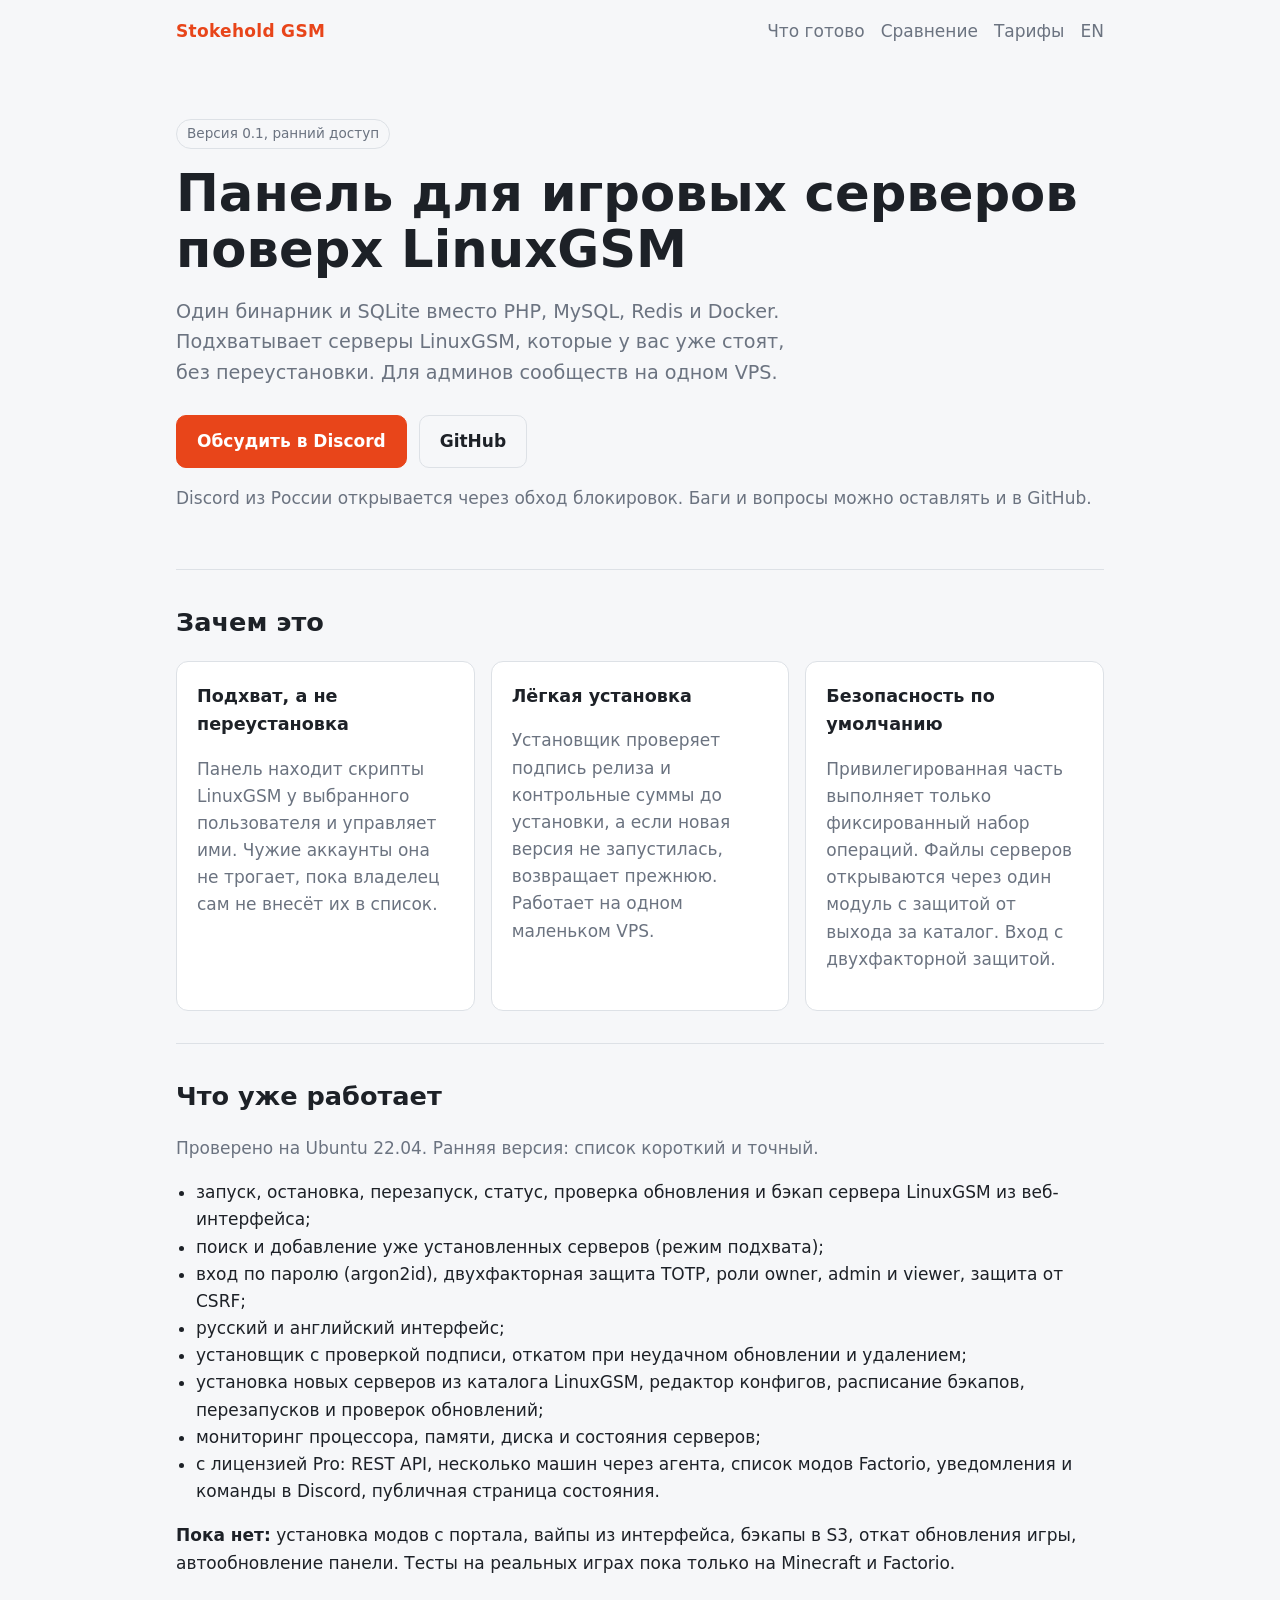
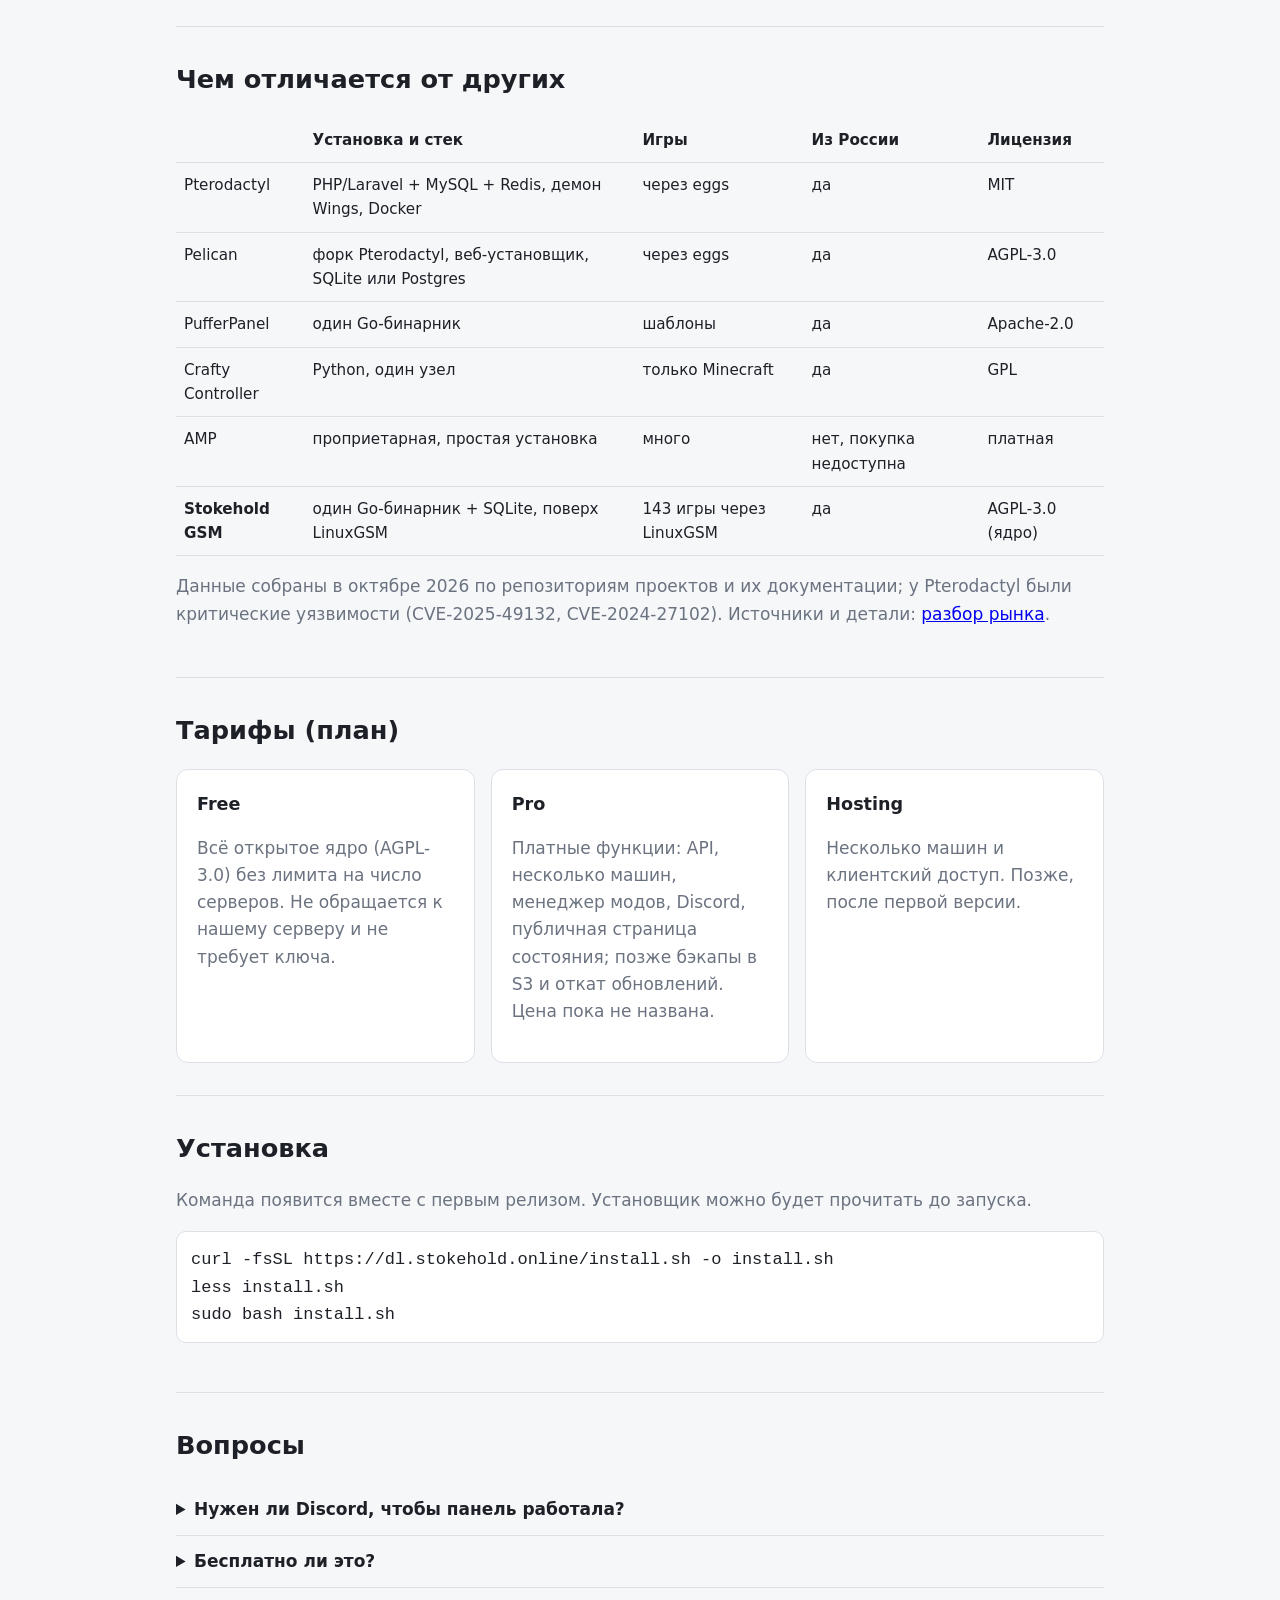
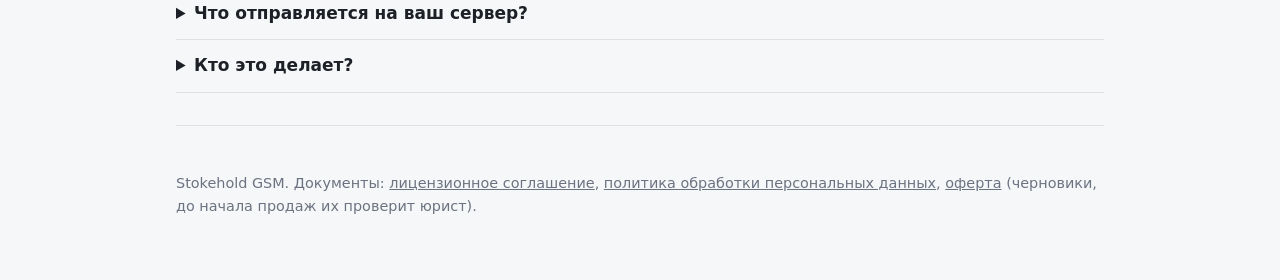
==== site/index.html @ 8f34d9c8 "Fill in site links, update the site for 0.1.0" ====
<!doctype html>
<html lang="ru">
<head>
<meta charset="utf-8">
<meta name="viewport" content="width=device-width, initial-scale=1">
<title>Stokehold GSM: панель для игровых серверов на LinuxGSM</title>
<meta name="description" content="Лёгкая панель управления игровыми серверами поверх LinuxGSM. Один бинарник, SQLite, без Docker. Подхватывает уже установленные серверы. Проект в разработке.">
<style>
:root { color-scheme: dark light; --bg:#14161c; --card:#1c1f27; --fg:#e6e8eb; --muted:#9aa3b0; --brand:#e8451a; --line:#2c313c; }
@media (prefers-color-scheme: light) { :root { --bg:#f6f7f9; --card:#fff; --fg:#1d2127; --muted:#6b7380; --line:#dde1e6; } }
* { box-sizing: border-box; }
body { margin:0; font:17px/1.6 system-ui,-apple-system,"Segoe UI",sans-serif; background:var(--bg); color:var(--fg); }
.wrap { max-width:960px; margin:0 auto; padding:0 16px; }
header { padding:18px 0; display:flex; justify-content:space-between; align-items:center; }
header a { color:var(--muted); text-decoration:none; margin-left:16px; }
.logo { font-weight:800; color:var(--brand); letter-spacing:.3px; }
.hero { padding:56px 0 40px; }
h1 { font-size:clamp(2rem,5vw,3.2rem); line-height:1.1; margin:0 0 16px; }
.lead { font-size:1.2rem; color:var(--muted); max-width:640px; }
.badge { display:inline-block; padding:3px 10px; border:1px solid var(--line); border-radius:99px; color:var(--muted); font-size:.85rem; margin-bottom:16px; }
.btns { margin-top:26px; display:flex; gap:12px; flex-wrap:wrap; }
.btn { padding:12px 20px; border-radius:10px; text-decoration:none; font-weight:600; border:1px solid var(--line); color:var(--fg); }
.btn.primary { background:var(--brand); border-color:var(--brand); color:#fff; }
section { padding:32px 0; border-top:1px solid var(--line); }
h2 { font-size:1.6rem; margin:0 0 18px; }
.grid { display:grid; gap:16px; grid-template-columns:repeat(auto-fit,minmax(260px,1fr)); }
.card { background:var(--card); border:1px solid var(--line); border-radius:12px; padding:20px; }
.card h3 { margin:0 0 8px; font-size:1.1rem; }
.muted { color:var(--muted); }
ul { padding-left:20px; }
table { width:100%; border-collapse:collapse; font-size:.95rem; }
th,td { text-align:left; padding:10px 8px; border-bottom:1px solid var(--line); vertical-align:top; }
.scroll { overflow-x:auto; }
code,pre { font-family:ui-monospace,Consolas,monospace; }
pre { background:var(--card); border:1px solid var(--line); border-radius:10px; padding:14px; overflow-x:auto; }
details { border-bottom:1px solid var(--line); padding:12px 0; }
summary { cursor:pointer; font-weight:600; }
footer { padding:32px 0 48px; color:var(--muted); font-size:.9rem; border-top:1px solid var(--line); }
footer a { color:var(--muted); }
</style>
</head>
<body>
<div class="wrap">
<header>
  <span class="logo">Stokehold GSM</span>
  <nav><a href="#now">Что готово</a><a href="#compare">Сравнение</a><a href="#plans">Тарифы</a><a href="en/">EN</a></nav>
</header>

<main>
<div class="hero">
  <span class="badge">Версия 0.1, ранний доступ</span>
  <h1>Панель для игровых серверов поверх LinuxGSM</h1>
  <p class="lead">Один бинарник и SQLite вместо PHP, MySQL, Redis и Docker. Подхватывает серверы LinuxGSM, которые у вас уже стоят, без переустановки. Для админов сообществ на одном VPS.</p>
  <div class="btns">
    <a class="btn primary" href="https://discord.gg/Z4Jkh4AYta">Обсудить в Discord</a>
    <a class="btn" href="https://github.com/stokehold-gsm/stokehold">GitHub</a>
  </div>
  <p class="muted">Discord из России открывается через обход блокировок. Баги и вопросы можно оставлять и в GitHub.</p>
</div>

<section>
  <h2>Зачем это</h2>
  <div class="grid">
    <div class="card"><h3>Подхват, а не переустановка</h3><p class="muted">Панель находит скрипты LinuxGSM у выбранного пользователя и управляет ими. Чужие аккаунты она не трогает, пока владелец сам не внесёт их в список.</p></div>
    <div class="card"><h3>Лёгкая установка</h3><p class="muted">Установщик проверяет подпись релиза и контрольные суммы до установки, а если новая версия не запустилась, возвращает прежнюю. Работает на одном маленьком VPS.</p></div>
    <div class="card"><h3>Безопасность по умолчанию</h3><p class="muted">Привилегированная часть выполняет только фиксированный набор операций. Файлы серверов открываются через один модуль с защитой от выхода за каталог. Вход с двухфакторной защитой.</p></div>
  </div>
</section>

<section id="now">
  <h2>Что уже работает</h2>
  <p class="muted">Проверено на Ubuntu 22.04. Ранняя версия: список короткий и точный.</p>
  <ul>
    <li>запуск, остановка, перезапуск, статус, проверка обновления и бэкап сервера LinuxGSM из веб-интерфейса;</li>
    <li>поиск и добавление уже установленных серверов (режим подхвата);</li>
    <li>вход по паролю (argon2id), двухфакторная защита TOTP, роли owner, admin и viewer, защита от CSRF;</li>
    <li>русский и английский интерфейс;</li>
    <li>установщик с проверкой подписи, откатом при неудачном обновлении и удалением;</li>
    <li>установка новых серверов из каталога LinuxGSM, редактор конфигов, расписание бэкапов, перезапусков и проверок обновлений;</li>
    <li>мониторинг процессора, памяти, диска и состояния серверов;</li>
    <li>с лицензией Pro: REST API, несколько машин через агента, список модов Factorio, уведомления и команды в Discord, публичная страница состояния.</li>
  </ul>
  <p><b>Пока нет:</b> установка модов с портала, вайпы из интерфейса, бэкапы в S3, откат обновления игры, автообновление панели. Тесты на реальных играх пока только на Minecraft и Factorio.</p>
</section>

<section id="compare">
  <h2>Чем отличается от других</h2>
  <div class="scroll"><table>
    <tr><th></th><th>Установка и стек</th><th>Игры</th><th>Из России</th><th>Лицензия</th></tr>
    <tr><td>Pterodactyl</td><td>PHP/Laravel + MySQL + Redis, демон Wings, Docker</td><td>через eggs</td><td>да</td><td>MIT</td></tr>
    <tr><td>Pelican</td><td>форк Pterodactyl, веб-установщик, SQLite или Postgres</td><td>через eggs</td><td>да</td><td>AGPL-3.0</td></tr>
    <tr><td>PufferPanel</td><td>один Go-бинарник</td><td>шаблоны</td><td>да</td><td>Apache-2.0</td></tr>
    <tr><td>Crafty Controller</td><td>Python, один узел</td><td>только Minecraft</td><td>да</td><td>GPL</td></tr>
    <tr><td>AMP</td><td>проприетарная, простая установка</td><td>много</td><td>нет, покупка недоступна</td><td>платная</td></tr>
    <tr><td><b>Stokehold GSM</b></td><td>один Go-бинарник + SQLite, поверх LinuxGSM</td><td>143 игры через LinuxGSM</td><td>да</td><td>AGPL-3.0 (ядро)</td></tr>
  </table></div>
  <p class="muted">Данные собраны в октябре 2026 по репозиториям проектов и их документации; у Pterodactyl были критические уязвимости (CVE-2025-49132, CVE-2024-27102). Источники и детали: <a href="https://github.com/stokehold-gsm/stokehold/blob/main/docs/market.md">разбор рынка</a>.</p>
</section>

<section id="plans">
  <h2>Тарифы (план)</h2>
  <div class="grid">
    <div class="card"><h3>Free</h3><p class="muted">Всё открытое ядро (AGPL-3.0) без лимита на число серверов. Не обращается к нашему серверу и не требует ключа.</p></div>
    <div class="card"><h3>Pro</h3><p class="muted">Платные функции: API, несколько машин, менеджер модов, Discord, публичная страница состояния; позже бэкапы в S3 и откат обновлений. Цена пока не названа.</p></div>
    <div class="card"><h3>Hosting</h3><p class="muted">Несколько машин и клиентский доступ. Позже, после первой версии.</p></div>
  </div>
</section>

<section>
  <h2>Установка</h2>
  <p class="muted">Команда появится вместе с первым релизом. Установщик можно будет прочитать до запуска.</p>
<pre><code>curl -fsSL https://dl.stokehold.online/install.sh -o install.sh
less install.sh
sudo bash install.sh</code></pre>
</section>

<section>
  <h2>Вопросы</h2>
  <details><summary>Нужен ли Discord, чтобы панель работала?</summary><p class="muted">Нет. Панель, лицензии и обновления от Discord не зависят.</p></details>
  <details><summary>Бесплатно ли это?</summary><p class="muted">Да. Ядро панели открыто под AGPL-3.0 и бесплатно, без лимита серверов. Платный Pro добавляет бэкапы в S3, откат обновлений и другие функции. Цены не объявлены.</p></details>
  <details><summary>Что отправляется на ваш сервер?</summary><p class="muted">Free ничего не отправляет. У Pro для проверки ключа уходят ключ, отпечаток экземпляра и версия панели. Подробности будут в политике обработки данных.</p></details>
  <details><summary>Кто это делает?</summary><p class="muted">Один разработчик, который сам администрирует сервер Factorio. Проект написан с помощью ИИ-ассистента, решения и релизы принимает человек.</p></details>
</section>
</main>

<footer>
  <p>Stokehold GSM. Документы: <a href="https://github.com/stokehold-gsm/stokehold/blob/main/legal/eula.md">лицензионное соглашение</a>, <a href="https://github.com/stokehold-gsm/stokehold/blob/main/legal/privacy.md">политика обработки персональных данных</a>, <a href="https://github.com/stokehold-gsm/stokehold/blob/main/legal/offer.md">оферта</a> (черновики, до начала продаж их проверит юрист).</p>
</footer>
</div>
</body>
</html>
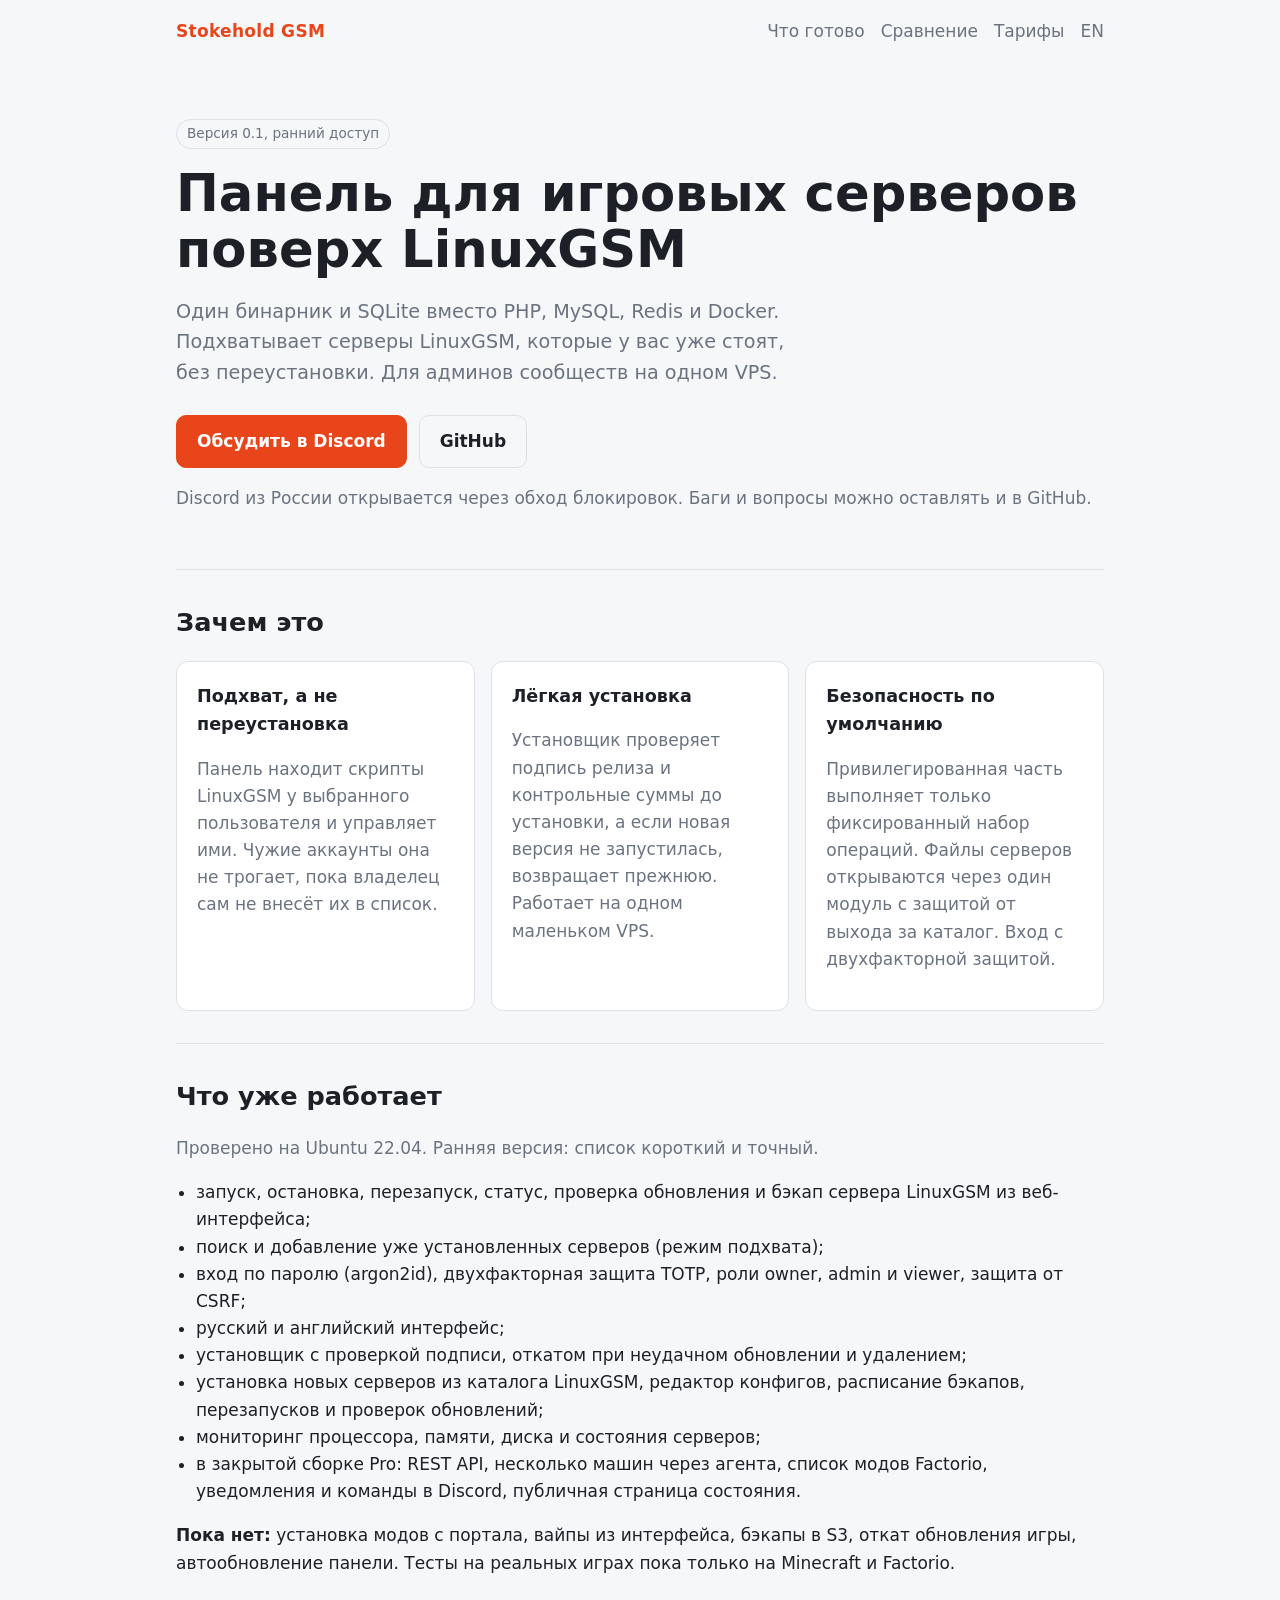
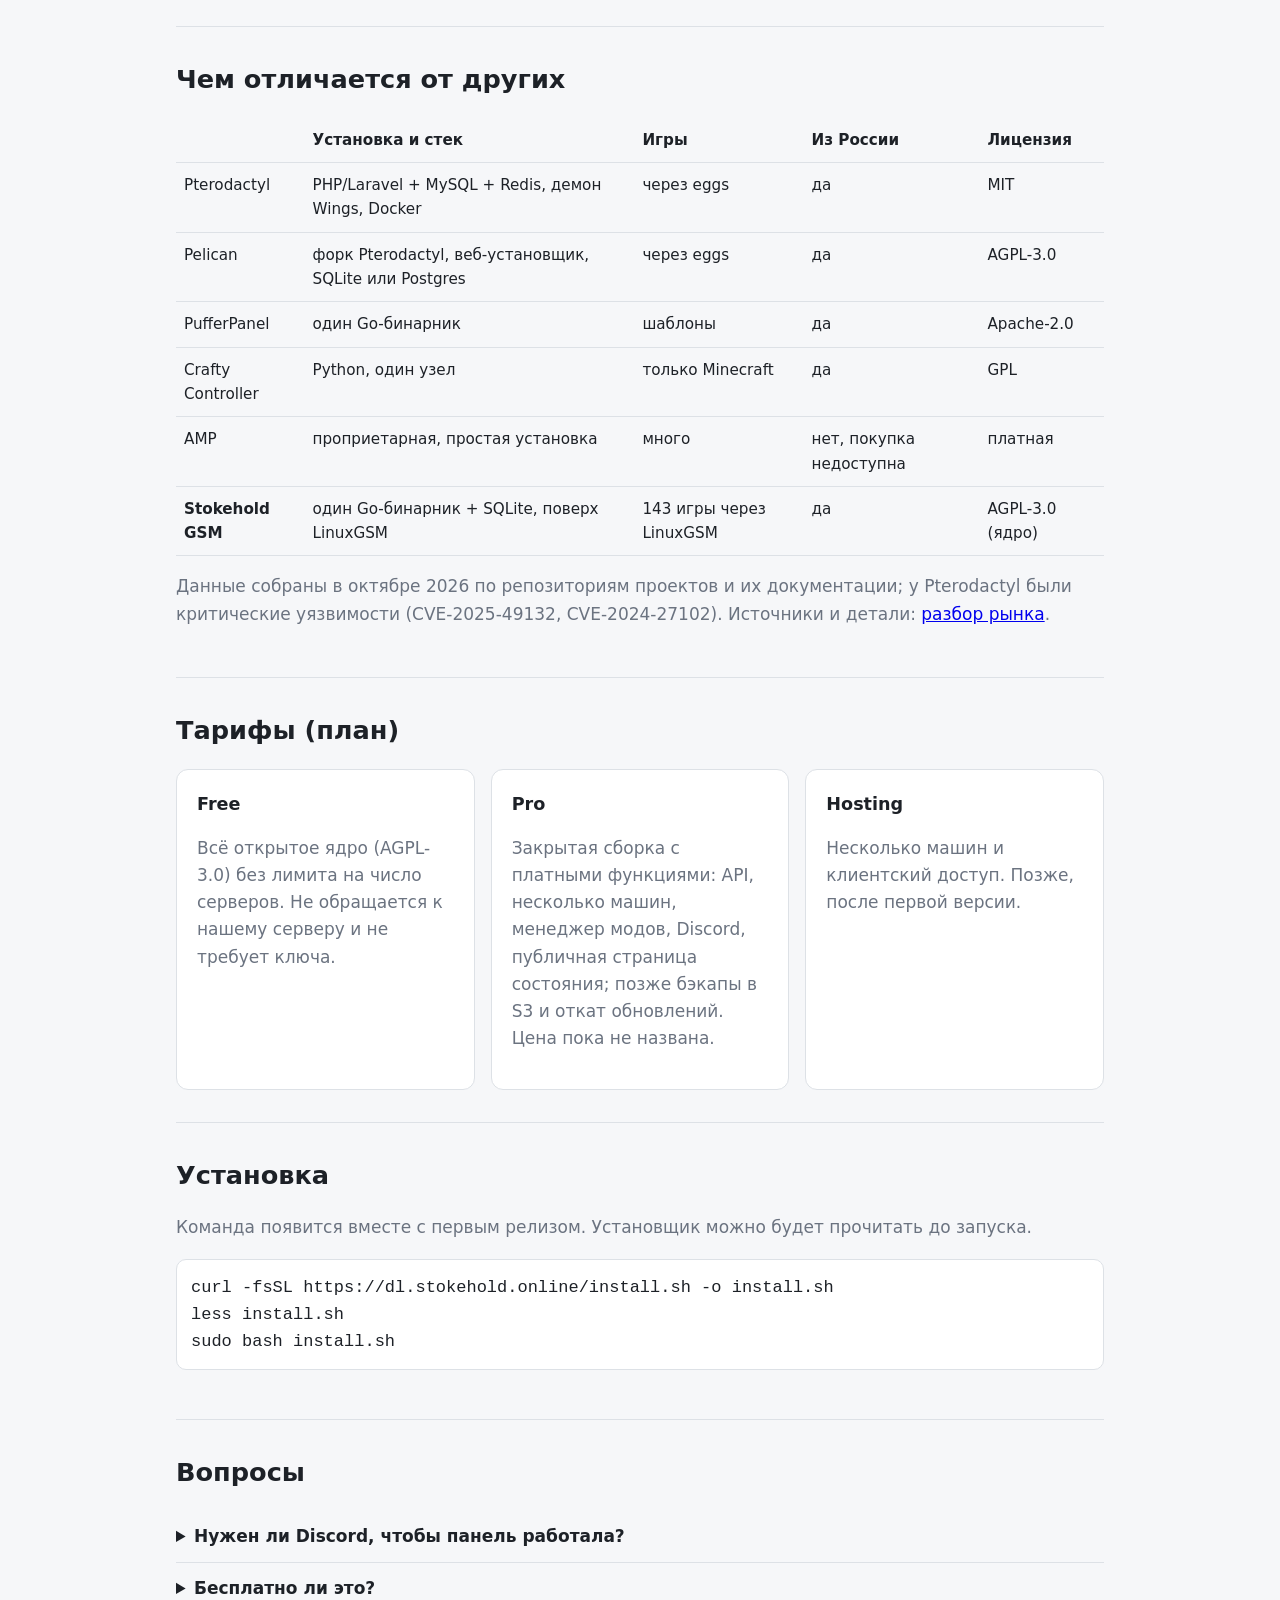
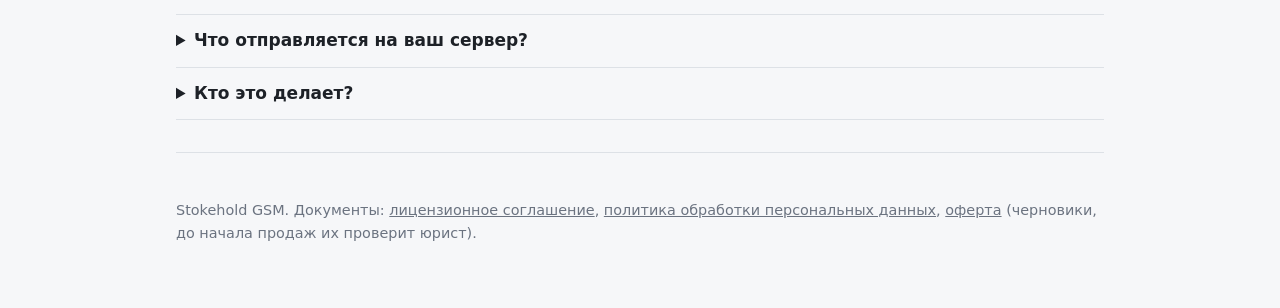
==== commit 97a548a4: "Add shop operator and curator roles, staff page and password reset to the licence admin" ====
--- a/site/index.html
+++ b/site/index.html
@@ -78,7 +78,7 @@
     <li>установщик с проверкой подписи, откатом при неудачном обновлении и удалением;</li>
     <li>установка новых серверов из каталога LinuxGSM, редактор конфигов, расписание бэкапов, перезапусков и проверок обновлений;</li>
     <li>мониторинг процессора, памяти, диска и состояния серверов;</li>
-    <li>с лицензией Pro: REST API, несколько машин через агента, список модов Factorio, уведомления и команды в Discord, публичная страница состояния.</li>
+    <li>в закрытой сборке Pro: REST API, несколько машин через агента, список модов Factorio, уведомления и команды в Discord, публичная страница состояния.</li>
   </ul>
   <p><b>Пока нет:</b> установка модов с портала, вайпы из интерфейса, бэкапы в S3, откат обновления игры, автообновление панели. Тесты на реальных играх пока только на Minecraft и Factorio.</p>
 </section>
@@ -101,7 +101,7 @@
   <h2>Тарифы (план)</h2>
   <div class="grid">
     <div class="card"><h3>Free</h3><p class="muted">Всё открытое ядро (AGPL-3.0) без лимита на число серверов. Не обращается к нашему серверу и не требует ключа.</p></div>
-    <div class="card"><h3>Pro</h3><p class="muted">Платные функции: API, несколько машин, менеджер модов, Discord, публичная страница состояния; позже бэкапы в S3 и откат обновлений. Цена пока не названа.</p></div>
+    <div class="card"><h3>Pro</h3><p class="muted">Закрытая сборка с платными функциями: API, несколько машин, менеджер модов, Discord, публичная страница состояния; позже бэкапы в S3 и откат обновлений. Цена пока не названа.</p></div>
     <div class="card"><h3>Hosting</h3><p class="muted">Несколько машин и клиентский доступ. Позже, после первой версии.</p></div>
   </div>
 </section>
@@ -117,7 +117,7 @@
 <section>
   <h2>Вопросы</h2>
   <details><summary>Нужен ли Discord, чтобы панель работала?</summary><p class="muted">Нет. Панель, лицензии и обновления от Discord не зависят.</p></details>
-  <details><summary>Бесплатно ли это?</summary><p class="muted">Да. Ядро панели открыто под AGPL-3.0 и бесплатно, без лимита серверов. Платный Pro добавляет бэкапы в S3, откат обновлений и другие функции. Цены не объявлены.</p></details>
+  <details><summary>Бесплатно ли это?</summary><p class="muted">Да. Ядро панели открыто под AGPL-3.0 и бесплатно, без лимита серверов. Платный Pro (закрытая сборка) добавляет API, несколько машин, моды, Discord и другое. Цены не объявлены.</p></details>
   <details><summary>Что отправляется на ваш сервер?</summary><p class="muted">Free ничего не отправляет. У Pro для проверки ключа уходят ключ, отпечаток экземпляра и версия панели. Подробности будут в политике обработки данных.</p></details>
   <details><summary>Кто это делает?</summary><p class="muted">Один разработчик, который сам администрирует сервер Factorio. Проект написан с помощью ИИ-ассистента, решения и релизы принимает человек.</p></details>
 </section>
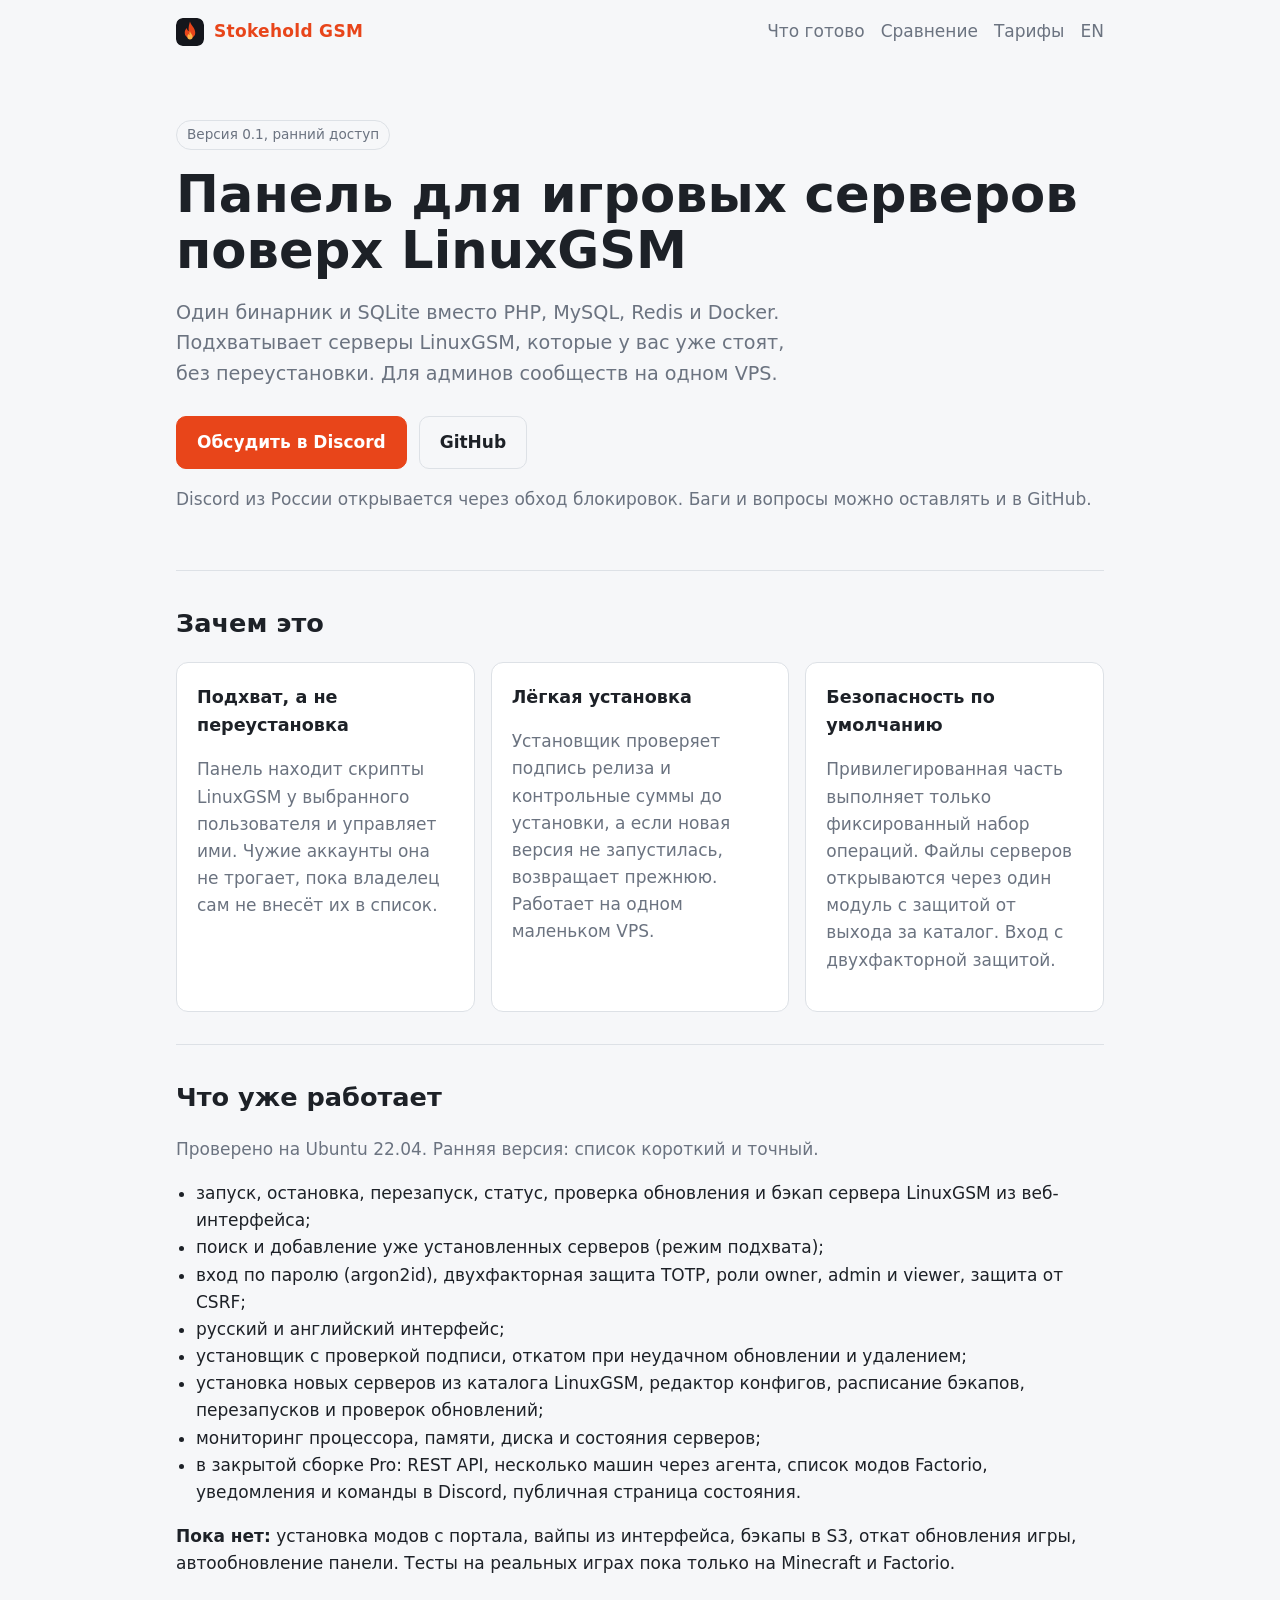
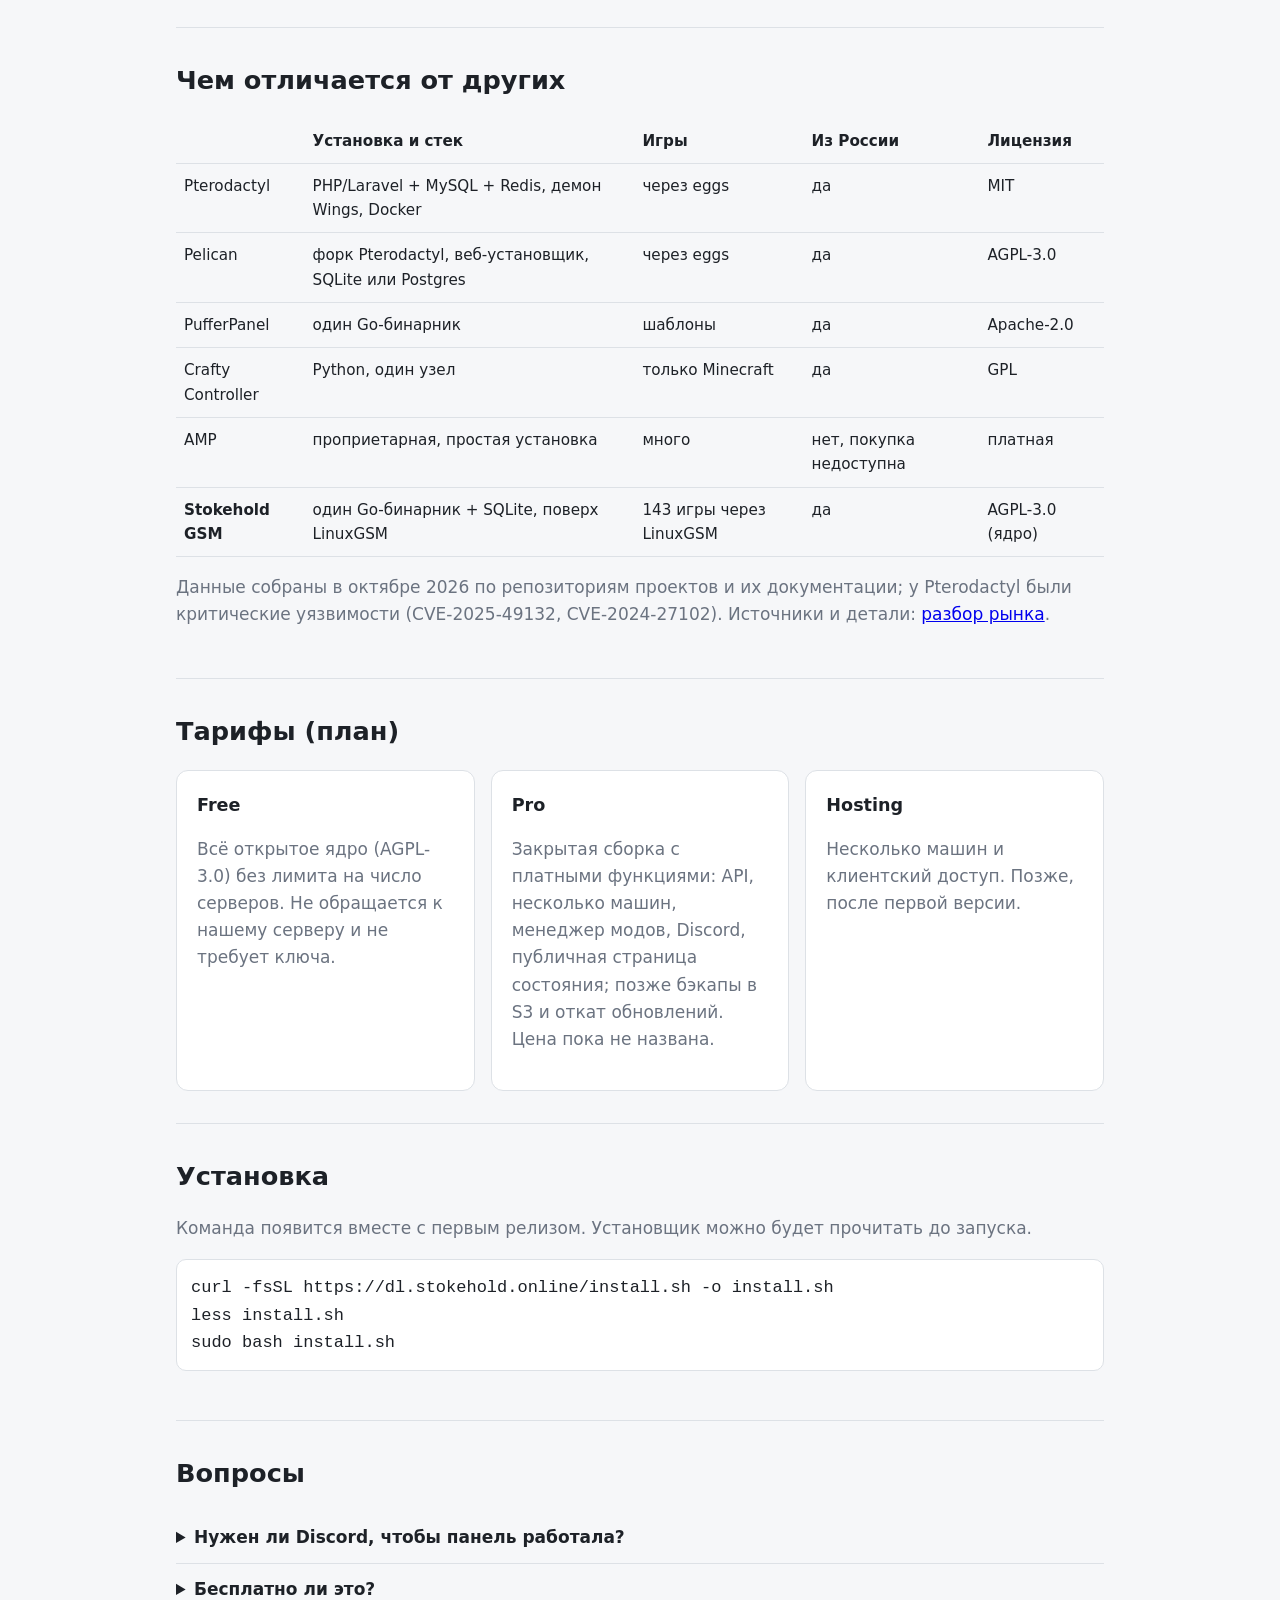
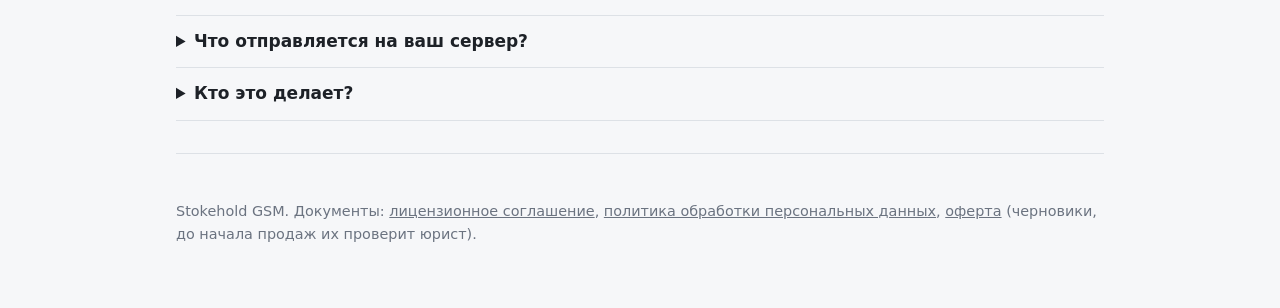
==== commit edf4e6ef: "Add the site logo and favicon" ====
--- a/site/index.html
+++ b/site/index.html
@@ -3,6 +3,7 @@
 <head>
 <meta charset="utf-8">
 <meta name="viewport" content="width=device-width, initial-scale=1">
+<link rel="icon" type="image/svg+xml" href="favicon.svg">
 <title>Stokehold GSM: панель для игровых серверов на LinuxGSM</title>
 <meta name="description" content="Лёгкая панель управления игровыми серверами поверх LinuxGSM. Один бинарник, SQLite, без Docker. Подхватывает уже установленные серверы. Проект в разработке.">
 <style>
@@ -13,7 +14,8 @@
 .wrap { max-width:960px; margin:0 auto; padding:0 16px; }
 header { padding:18px 0; display:flex; justify-content:space-between; align-items:center; }
 header a { color:var(--muted); text-decoration:none; margin-left:16px; }
-.logo { font-weight:800; color:var(--brand); letter-spacing:.3px; }
+.logo { display:inline-flex; align-items:center; gap:10px; font-weight:800; color:var(--brand); letter-spacing:.3px; margin-left:0; }
+.logo img { border-radius:7px; }
 .hero { padding:56px 0 40px; }
 h1 { font-size:clamp(2rem,5vw,3.2rem); line-height:1.1; margin:0 0 16px; }
 .lead { font-size:1.2rem; color:var(--muted); max-width:640px; }
@@ -42,7 +44,7 @@
 <body>
 <div class="wrap">
 <header>
-  <span class="logo">Stokehold GSM</span>
+  <a class="logo" href="./"><img src="logo.svg" alt="" width="28" height="28"> Stokehold GSM</a>
   <nav><a href="#now">Что готово</a><a href="#compare">Сравнение</a><a href="#plans">Тарифы</a><a href="en/">EN</a></nav>
 </header>
 
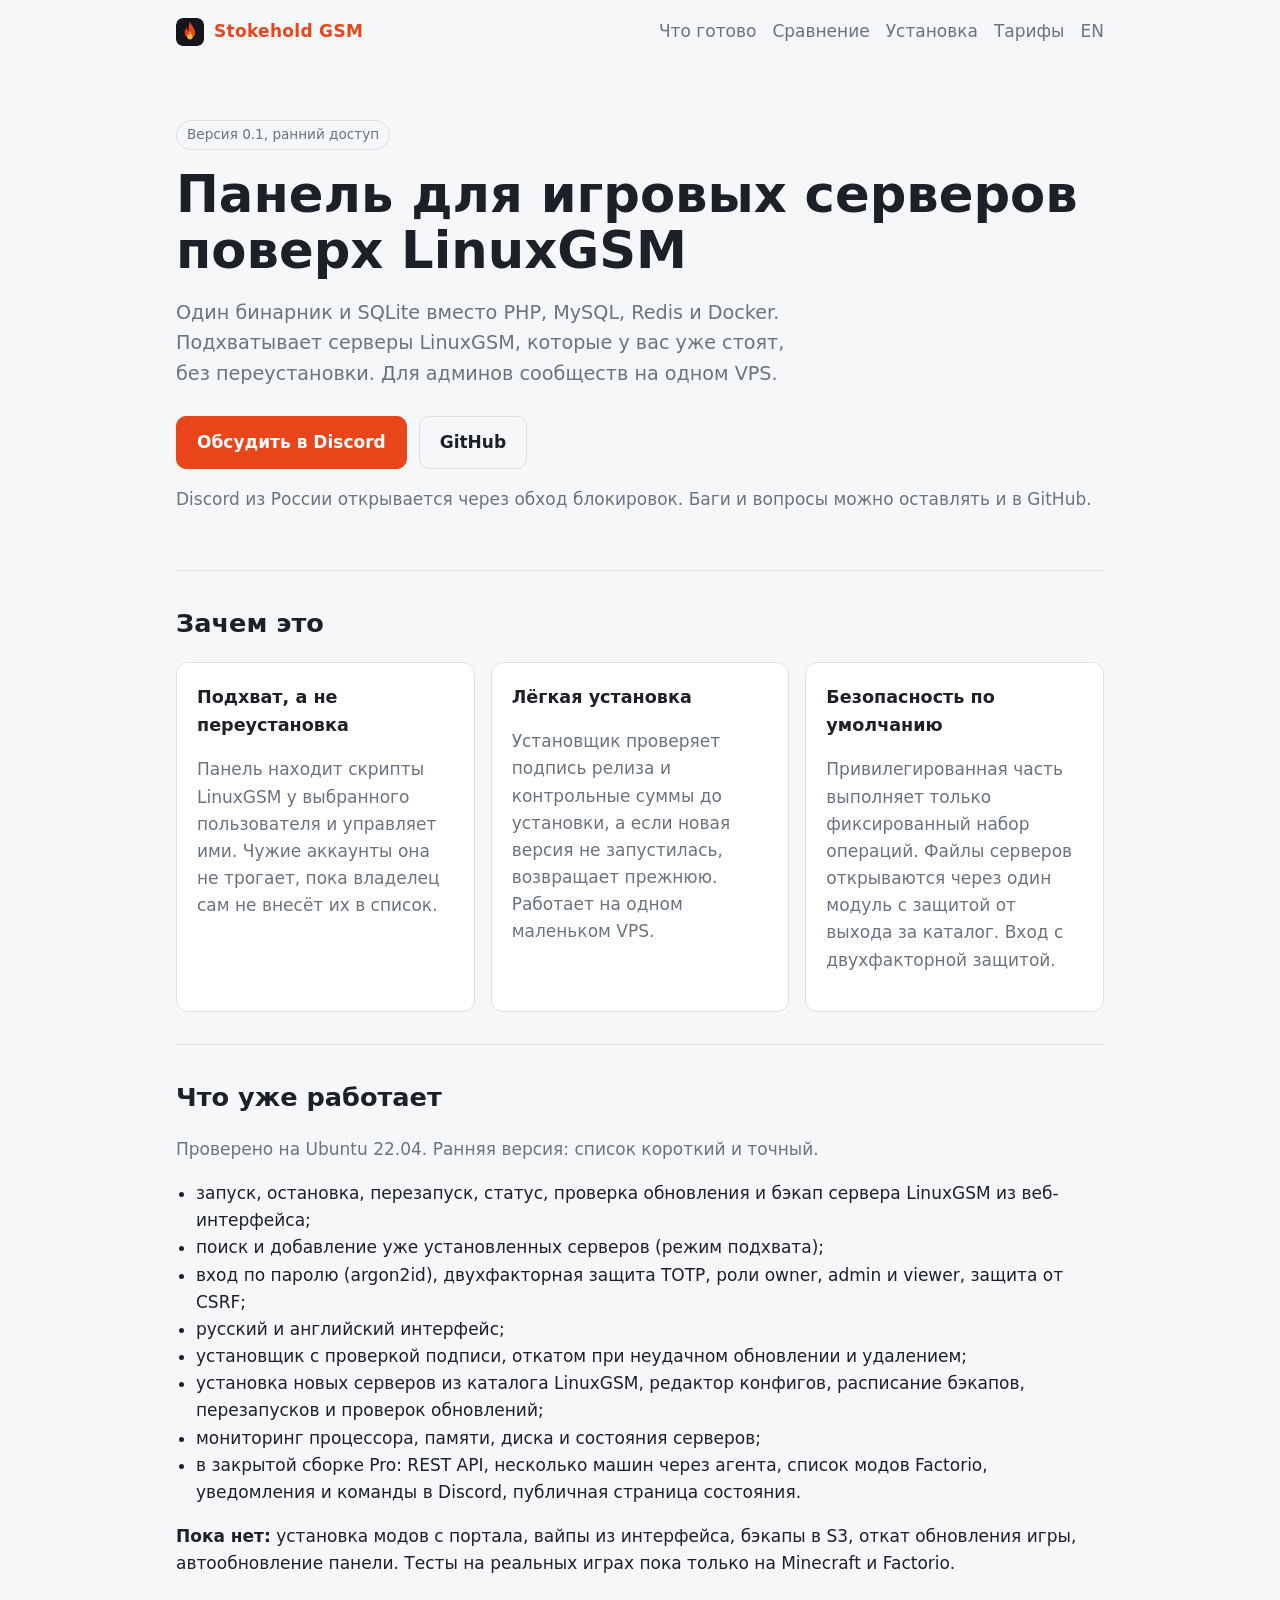
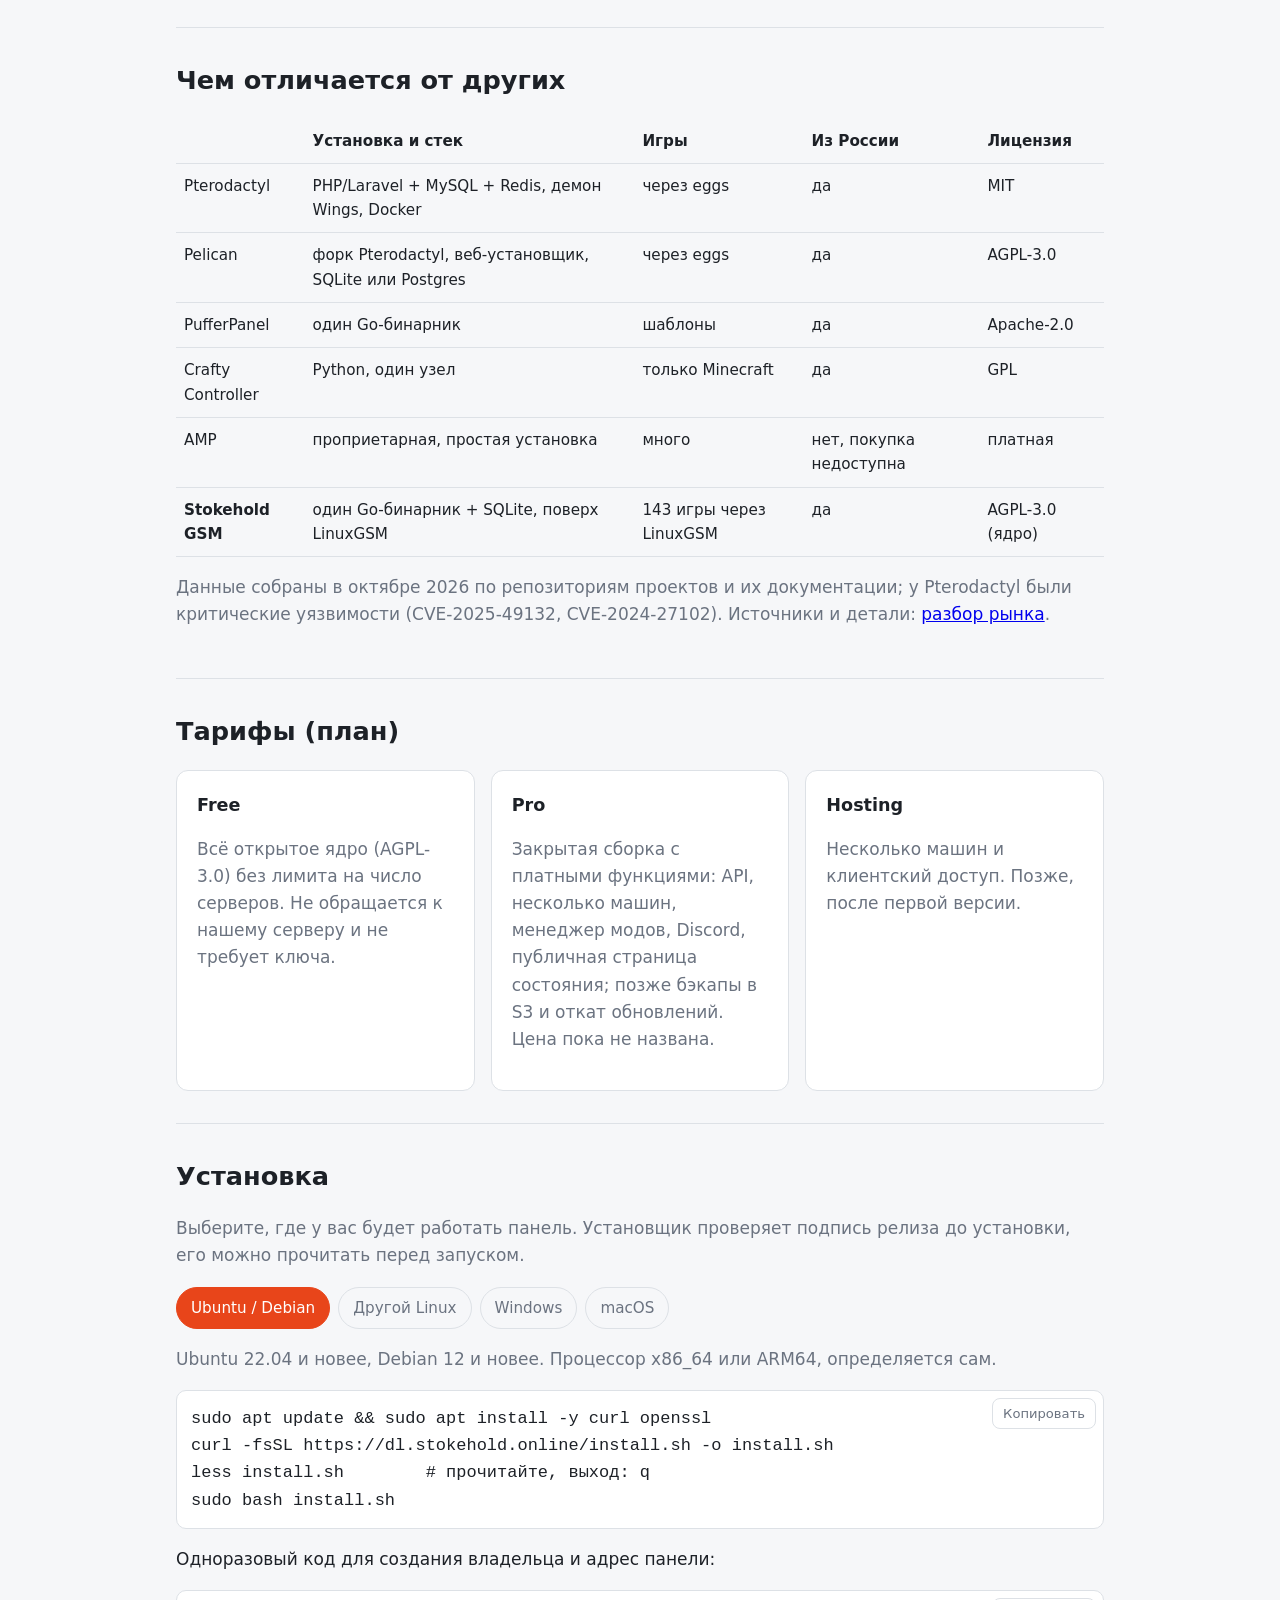
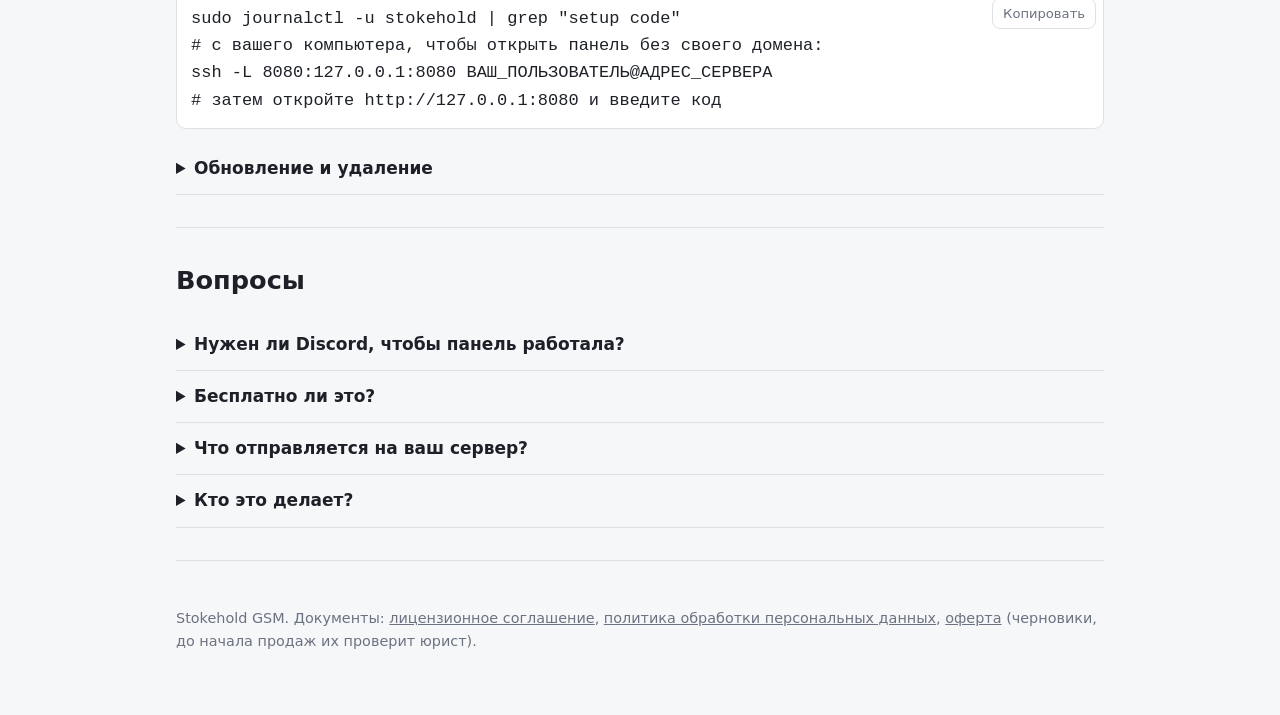
==== commit 7754b247: "Site: pick the operating system and copy its install commands" ====
--- a/site/index.html
+++ b/site/index.html
@@ -1,5 +1,5 @@
 <!doctype html>
-<html lang="ru">
+<html lang="ru" class="nojs">
 <head>
 <meta charset="utf-8">
 <meta name="viewport" content="width=device-width, initial-scale=1">
@@ -39,13 +39,20 @@
 summary { cursor:pointer; font-weight:600; }
 footer { padding:32px 0 48px; color:var(--muted); font-size:.9rem; border-top:1px solid var(--line); }
 footer a { color:var(--muted); }
+.tabs { display:flex; flex-wrap:wrap; gap:8px; margin:0 0 16px; }
+.tabs button { padding:8px 14px; border:1px solid var(--line); border-radius:99px; background:transparent; color:var(--muted); font:inherit; font-size:.95rem; cursor:pointer; }
+.tabs button.on { background:var(--brand); border-color:var(--brand); color:#fff; }
+.os { display:none; } .os.on, .nojs .os { display:block; }
+.cmd { position:relative; margin:0 0 14px; } .cmd pre { margin:0; padding-right:96px; }
+.cmd .copy { position:absolute; top:8px; right:8px; padding:4px 10px; border:1px solid var(--line); border-radius:8px; background:var(--card); color:var(--muted); font:inherit; font-size:.82rem; cursor:pointer; }
+.cmd .copy:hover { color:var(--fg); } .nojs .tabs, .nojs .copy { display:none; }
 </style>
 </head>
 <body>
 <div class="wrap">
 <header>
   <a class="logo" href="./"><img src="logo.svg" alt="" width="28" height="28"> Stokehold GSM</a>
-  <nav><a href="#now">Что готово</a><a href="#compare">Сравнение</a><a href="#plans">Тарифы</a><a href="en/">EN</a></nav>
+  <nav><a href="#now">Что готово</a><a href="#compare">Сравнение</a><a href="#install">Установка</a><a href="#plans">Тарифы</a><a href="en/">EN</a></nav>
 </header>
 
 <main>
@@ -108,12 +115,58 @@
   </div>
 </section>
 
-<section>
+<section id="install">
   <h2>Установка</h2>
-  <p class="muted">Команда появится вместе с первым релизом. Установщик можно будет прочитать до запуска.</p>
-<pre><code>curl -fsSL https://dl.stokehold.online/install.sh -o install.sh
+  <p class="muted">Выберите, где у вас будет работать панель. Установщик проверяет подпись релиза до установки, его можно прочитать перед запуском.</p>
+  <div class="tabs" role="tablist" aria-label="Операционная система">
+    <button type="button" role="tab" data-os="deb" class="on">Ubuntu / Debian</button>
+    <button type="button" role="tab" data-os="linux">Другой Linux</button>
+    <button type="button" role="tab" data-os="win">Windows</button>
+    <button type="button" role="tab" data-os="mac">macOS</button>
+  </div>
+
+  <div class="os on" data-os="deb">
+    <p class="muted">Ubuntu 22.04 и новее, Debian 12 и новее. Процессор x86_64 или ARM64, определяется сам.</p>
+    <div class="cmd"><button type="button" class="copy">Копировать</button><pre><code>sudo apt update &amp;&amp; sudo apt install -y curl openssl
+curl -fsSL https://dl.stokehold.online/install.sh -o install.sh
+less install.sh        # прочитайте, выход: q
+sudo bash install.sh</code></pre></div>
+    <p>Одноразовый код для создания владельца и адрес панели:</p>
+    <div class="cmd"><button type="button" class="copy">Копировать</button><pre><code>sudo journalctl -u stokehold | grep "setup code"
+# с вашего компьютера, чтобы открыть панель без своего домена:
+ssh -L 8080:127.0.0.1:8080 ВАШ_ПОЛЬЗОВАТЕЛЬ@АДРЕС_СЕРВЕРА
+# затем откройте http://127.0.0.1:8080 и введите код</code></pre></div>
+  </div>
+
+  <div class="os" data-os="linux">
+    <p class="muted">Подойдёт любой Linux с systemd и OpenSSL 3 (Fedora, Rocky/Alma 9, Arch и другие). Автоустановка зависимостей игр работает только на Ubuntu и Debian, для остальных систем зависимости ставятся по документации LinuxGSM.</p>
+    <div class="cmd"><button type="button" class="copy">Копировать</button><pre><code># Fedora, Rocky, Alma: sudo dnf install -y curl openssl
+# Arch: sudo pacman -S --needed curl openssl
+curl -fsSL https://dl.stokehold.online/install.sh -o install.sh
 less install.sh
-sudo bash install.sh</code></pre>
+sudo bash install.sh
+sudo journalctl -u stokehold | grep "setup code"</code></pre></div>
+  </div>
+
+  <div class="os" data-os="win">
+    <p class="muted">Панель работает только на Linux. Два пути: арендовать небольшой VPS с Ubuntu 24.04 и ставить по вкладке «Ubuntu / Debian», либо запустить Linux внутри Windows (WSL2). Для WSL2 нужен Windows 10 22H2 или 11. Команды в PowerShell от имени администратора:</p>
+    <div class="cmd"><button type="button" class="copy">Копировать</button><pre><code>wsl --install -d Ubuntu-24.04</code></pre></div>
+    <p>После перезагрузки откройте Ubuntu и включите systemd:</p>
+    <div class="cmd"><button type="button" class="copy">Копировать</button><pre><code>printf '[boot]\nsystemd=true\n' | sudo tee /etc/wsl.conf</code></pre></div>
+    <p>Выполните в PowerShell <code>wsl --shutdown</code>, снова откройте Ubuntu и дальше ставьте по вкладке «Ubuntu / Debian». Обычно панель открывается на <code>http://127.0.0.1:8080</code> прямо в браузере Windows. Игровые серверы в WSL2 недоступны снаружи без проброса портов, поэтому для настоящего сервера выбирайте VPS.</p>
+  </div>
+
+  <div class="os" data-os="mac">
+    <p class="muted">Панель работает только на Linux, поэтому на Mac нужен Linux где-то рядом. Надёжнее всего арендовать небольшой VPS с Ubuntu 24.04 и ставить по вкладке «Ubuntu / Debian». Для пробы подойдёт виртуальная машина с Ubuntu 24.04 (UTM, Multipass): внутри неё команды те же, а адрес панели зависит от сетевых настроек машины.</p>
+    <div class="cmd"><button type="button" class="copy">Копировать</button><pre><code>ssh ВАШ_ПОЛЬЗОВАТЕЛЬ@АДРЕС_VPS</code></pre></div>
+    <p class="muted">Дальше ставите так же, как на вкладке «Ubuntu / Debian».</p>
+  </div>
+
+  <details><summary>Обновление и удаление</summary>
+    <p class="muted">Обновление: запустите установщик ещё раз, прежняя версия вернётся сама, если новая не запустится. Удаление не трогает ваши игровые серверы.</p>
+    <div class="cmd"><button type="button" class="copy">Копировать</button><pre><code>curl -fsSL https://dl.stokehold.online/uninstall.sh -o uninstall.sh
+sudo bash uninstall.sh</code></pre></div>
+  </details>
 </section>
 
 <section>
@@ -129,5 +182,26 @@
   <p>Stokehold GSM. Документы: <a href="https://github.com/stokehold-gsm/stokehold/blob/main/legal/eula.md">лицензионное соглашение</a>, <a href="https://github.com/stokehold-gsm/stokehold/blob/main/legal/privacy.md">политика обработки персональных данных</a>, <a href="https://github.com/stokehold-gsm/stokehold/blob/main/legal/offer.md">оферта</a> (черновики, до начала продаж их проверит юрист).</p>
 </footer>
 </div>
+<script>
+(function () {
+  document.documentElement.classList.remove('nojs');
+  var tabs = document.querySelectorAll('.tabs button'), blocks = document.querySelectorAll('.os');
+  tabs.forEach(function (t) {
+    t.addEventListener('click', function () {
+      tabs.forEach(function (x) { x.classList.toggle('on', x === t); });
+      blocks.forEach(function (b) { b.classList.toggle('on', b.dataset.os === t.dataset.os); });
+    });
+  });
+  document.querySelectorAll('.copy').forEach(function (b) {
+    b.addEventListener('click', function () {
+      var text = b.parentNode.querySelector('code').innerText, label = b.textContent;
+      var done = function () { b.textContent = label === 'Copy' ? 'Copied' : 'Скопировано'; setTimeout(function () { b.textContent = label; }, 1500); };
+      if (navigator.clipboard) { navigator.clipboard.writeText(text).then(done, done); return; }
+      var ta = document.createElement('textarea'); ta.value = text; document.body.appendChild(ta); ta.select();
+      try { document.execCommand('copy'); } catch (e) {} document.body.removeChild(ta); done();
+    });
+  });
+})();
+</script>
 </body>
 </html>
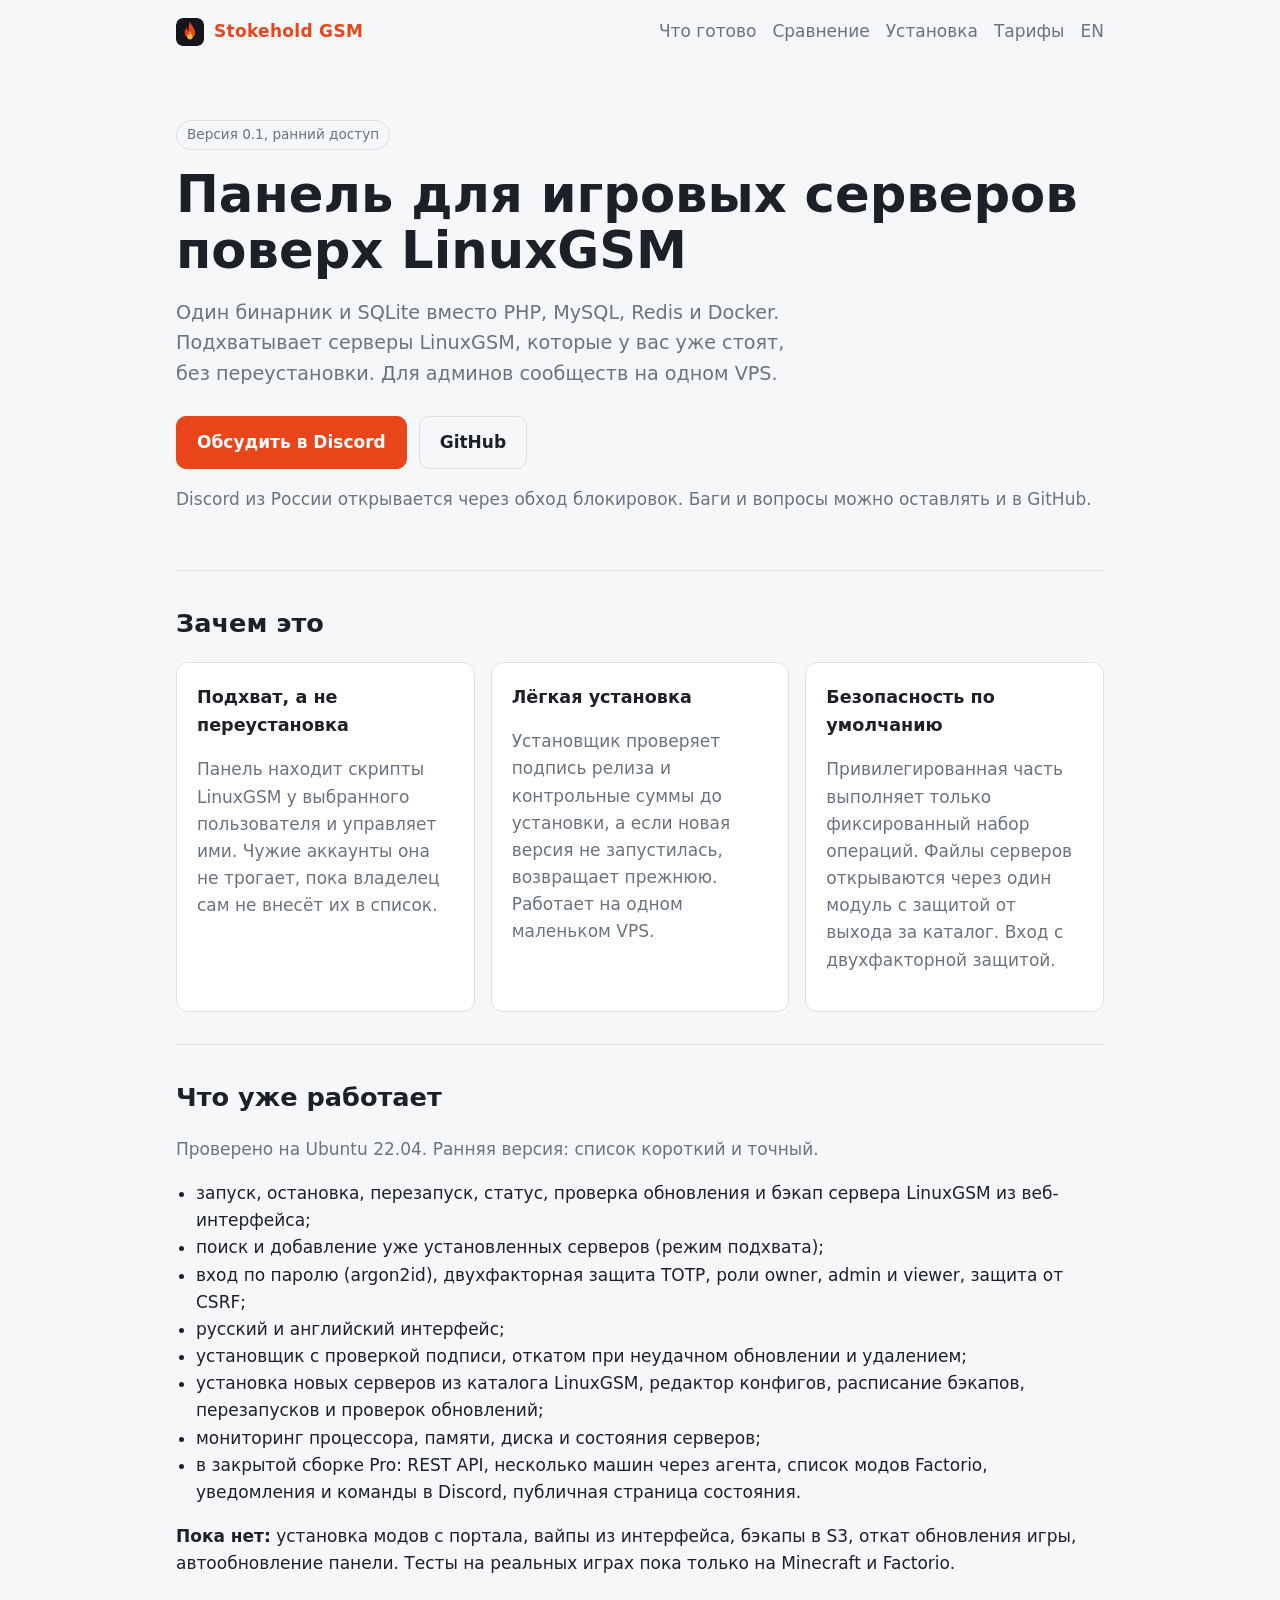
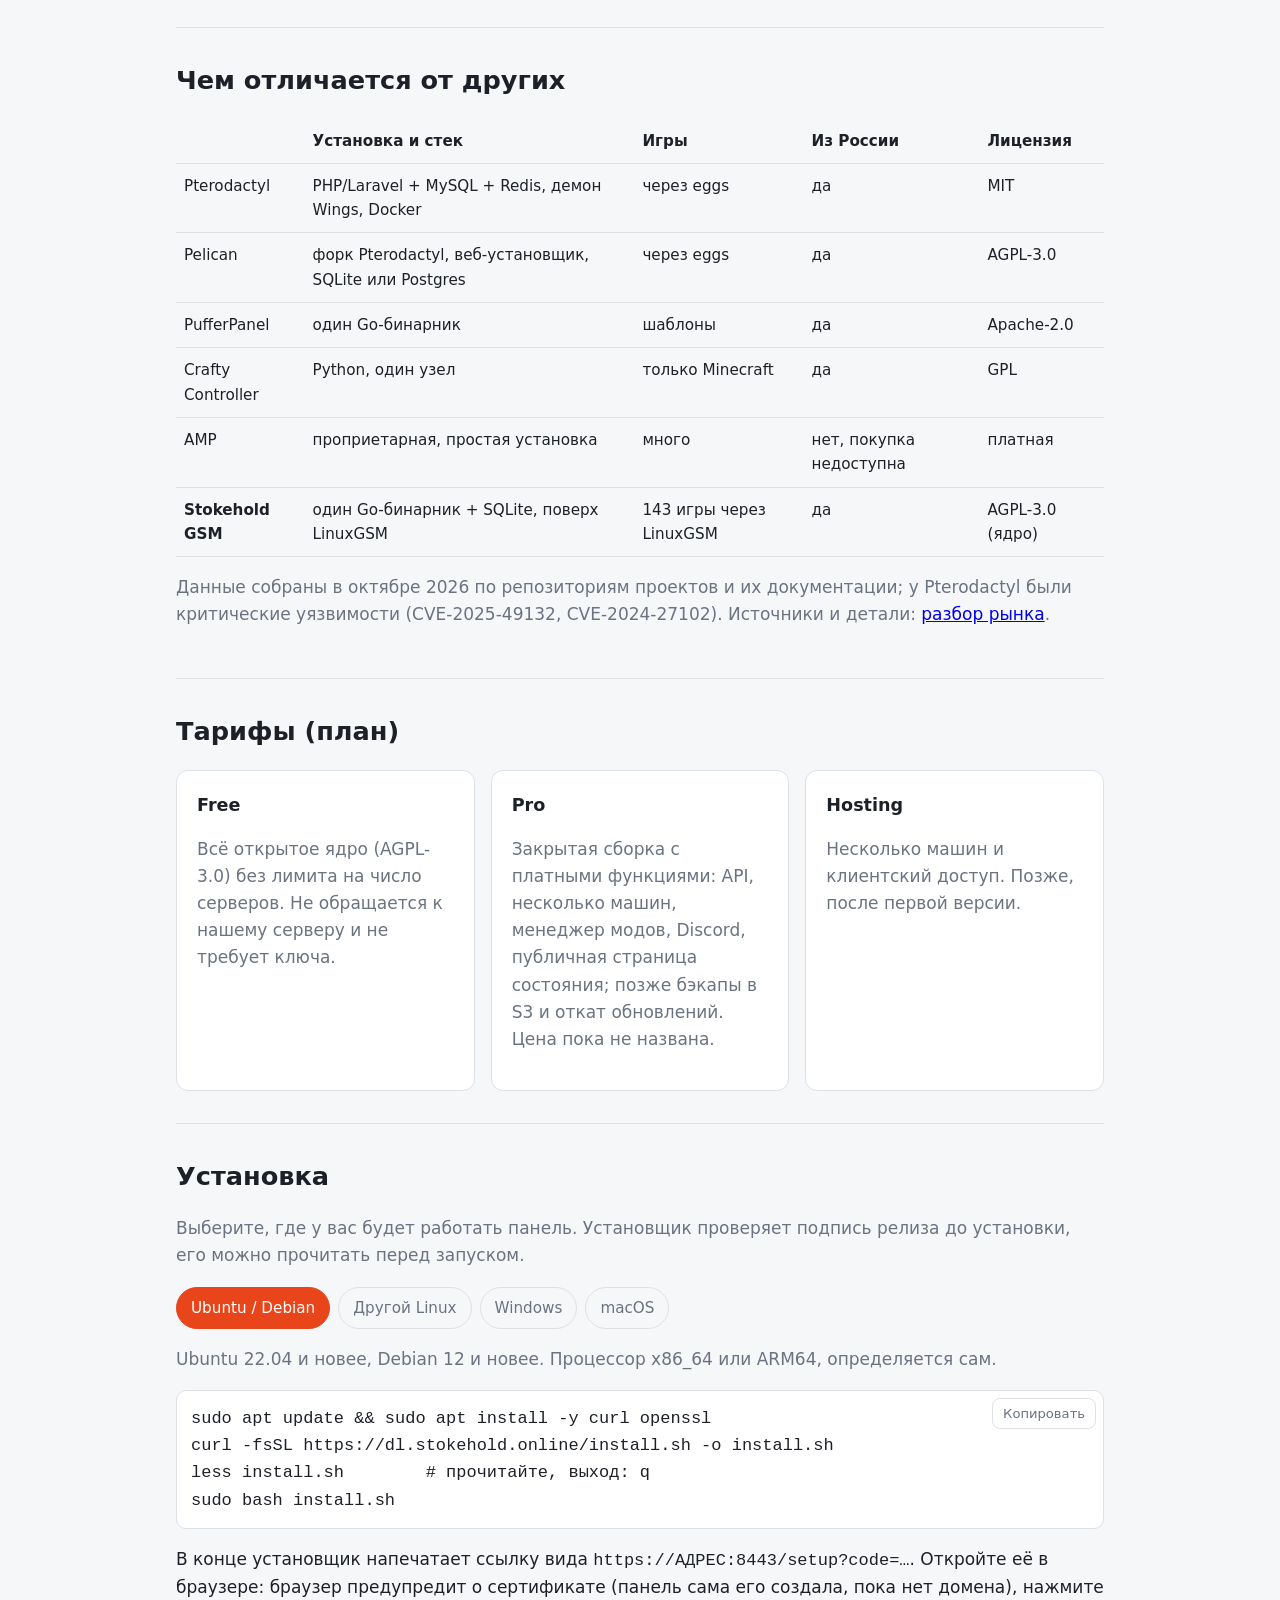
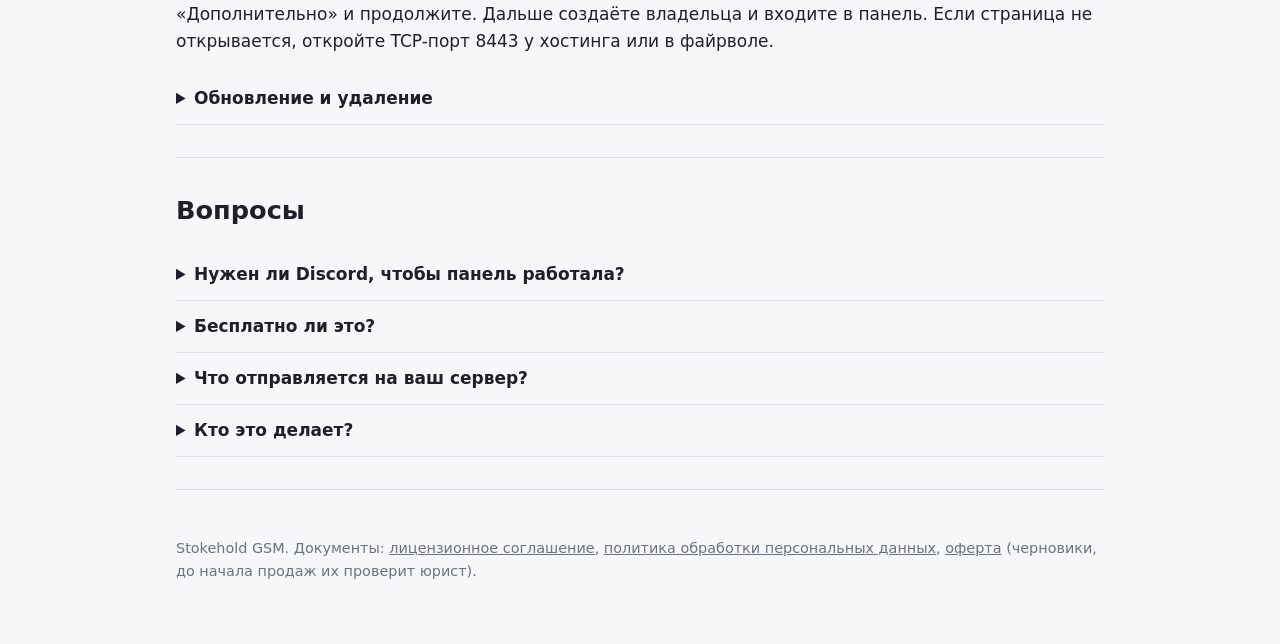
==== commit 9c2271a8: "Open the panel over HTTPS right after install and print a setup link" ====
--- a/site/index.html
+++ b/site/index.html
@@ -131,11 +131,7 @@
 curl -fsSL https://dl.stokehold.online/install.sh -o install.sh
 less install.sh        # прочитайте, выход: q
 sudo bash install.sh</code></pre></div>
-    <p>Одноразовый код для создания владельца и адрес панели:</p>
-    <div class="cmd"><button type="button" class="copy">Копировать</button><pre><code>sudo journalctl -u stokehold | grep "setup code"
-# с вашего компьютера, чтобы открыть панель без своего домена:
-ssh -L 8080:127.0.0.1:8080 ВАШ_ПОЛЬЗОВАТЕЛЬ@АДРЕС_СЕРВЕРА
-# затем откройте http://127.0.0.1:8080 и введите код</code></pre></div>
+    <p>В конце установщик напечатает ссылку вида <code>https://АДРЕС:8443/setup?code=…</code>. Откройте её в браузере: браузер предупредит о сертификате (панель сама его создала, пока нет домена), нажмите «Дополнительно» и продолжите. Дальше создаёте владельца и входите в панель. Если страница не открывается, откройте TCP-порт 8443 у хостинга или в файрволе.</p>
   </div>
 
   <div class="os" data-os="linux">
@@ -144,8 +140,7 @@
 # Arch: sudo pacman -S --needed curl openssl
 curl -fsSL https://dl.stokehold.online/install.sh -o install.sh
 less install.sh
-sudo bash install.sh
-sudo journalctl -u stokehold | grep "setup code"</code></pre></div>
+sudo bash install.sh</code></pre></div>
   </div>
 
   <div class="os" data-os="win">
@@ -153,7 +148,7 @@
     <div class="cmd"><button type="button" class="copy">Копировать</button><pre><code>wsl --install -d Ubuntu-24.04</code></pre></div>
     <p>После перезагрузки откройте Ubuntu и включите systemd:</p>
     <div class="cmd"><button type="button" class="copy">Копировать</button><pre><code>printf '[boot]\nsystemd=true\n' | sudo tee /etc/wsl.conf</code></pre></div>
-    <p>Выполните в PowerShell <code>wsl --shutdown</code>, снова откройте Ubuntu и дальше ставьте по вкладке «Ubuntu / Debian». Обычно панель открывается на <code>http://127.0.0.1:8080</code> прямо в браузере Windows. Игровые серверы в WSL2 недоступны снаружи без проброса портов, поэтому для настоящего сервера выбирайте VPS.</p>
+    <p>Выполните в PowerShell <code>wsl --shutdown</code>, снова откройте Ubuntu и дальше ставьте по вкладке «Ubuntu / Debian». Ссылку из вывода установщика можно открыть в браузере Windows; если адрес не открывается, замените его на <code>localhost</code>. Игровые серверы в WSL2 недоступны снаружи без проброса портов, поэтому для настоящего сервера выбирайте VPS.</p>
   </div>
 
   <div class="os" data-os="mac">
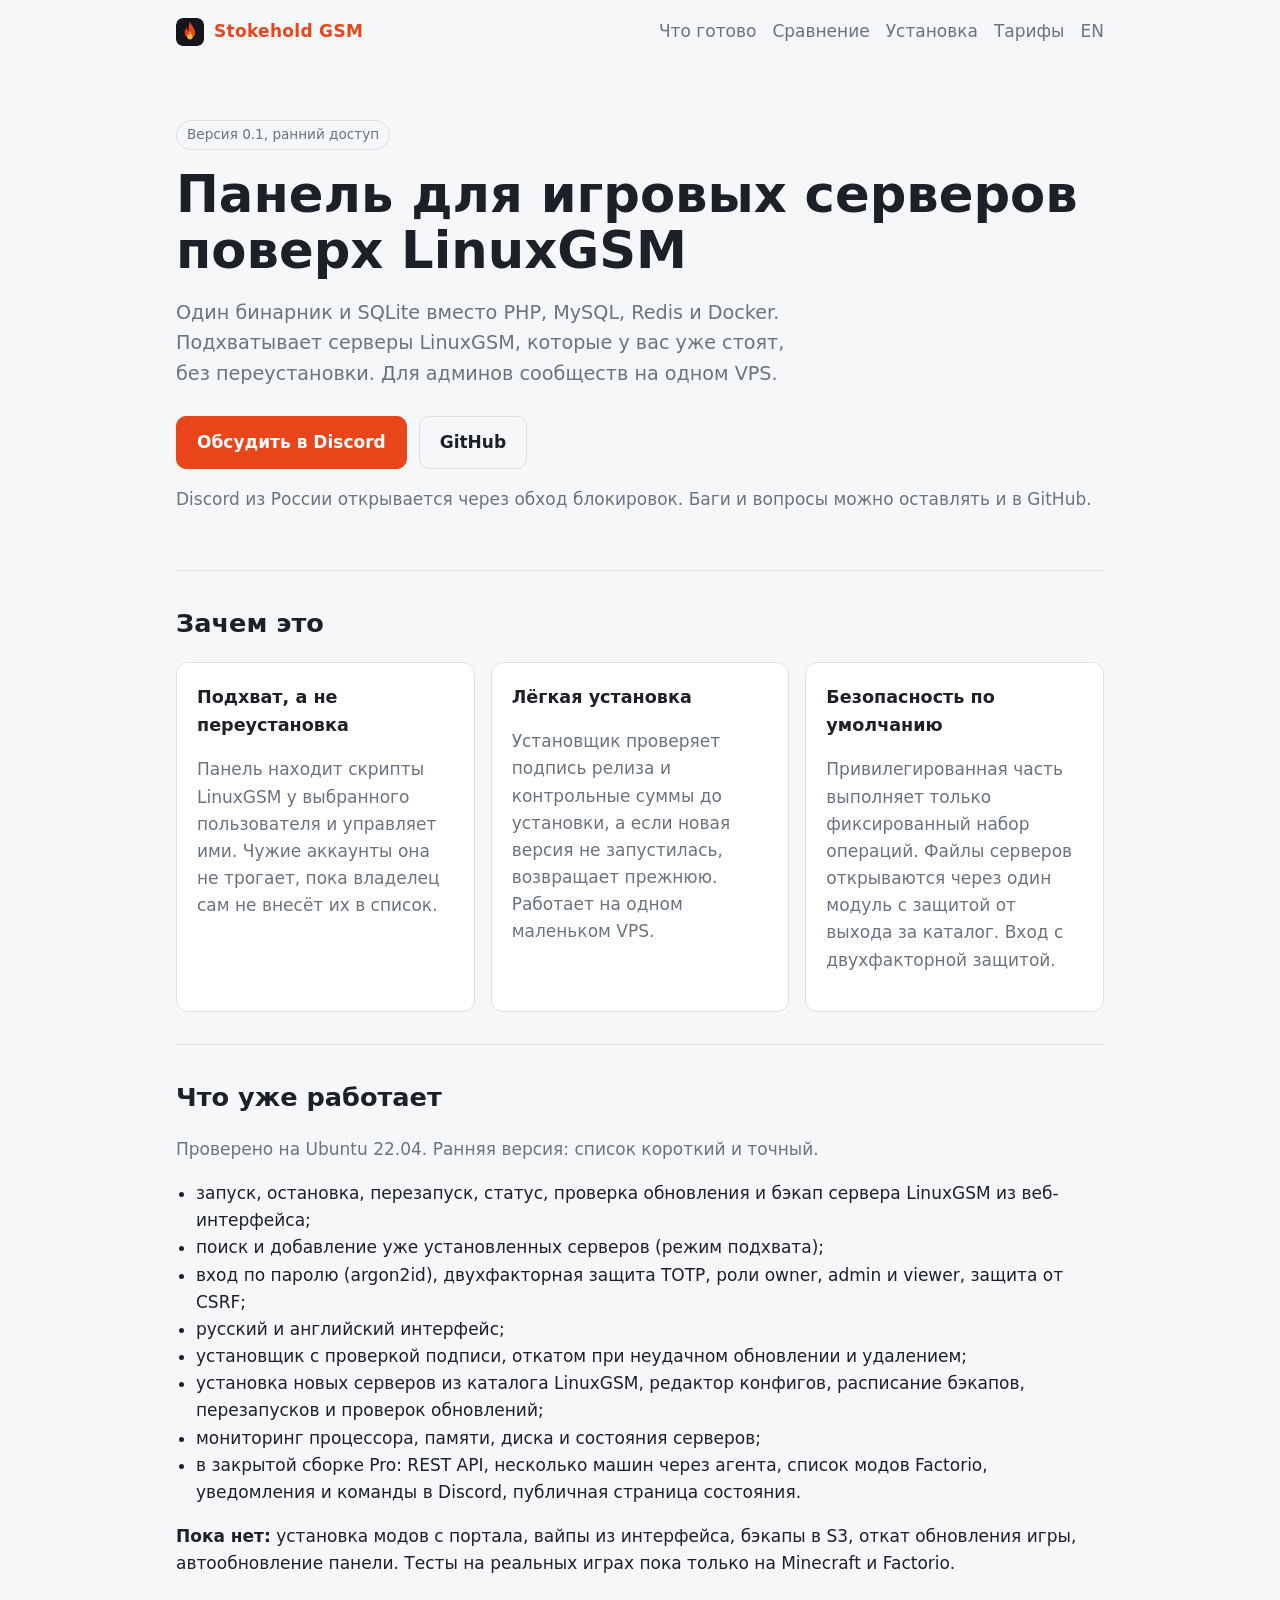
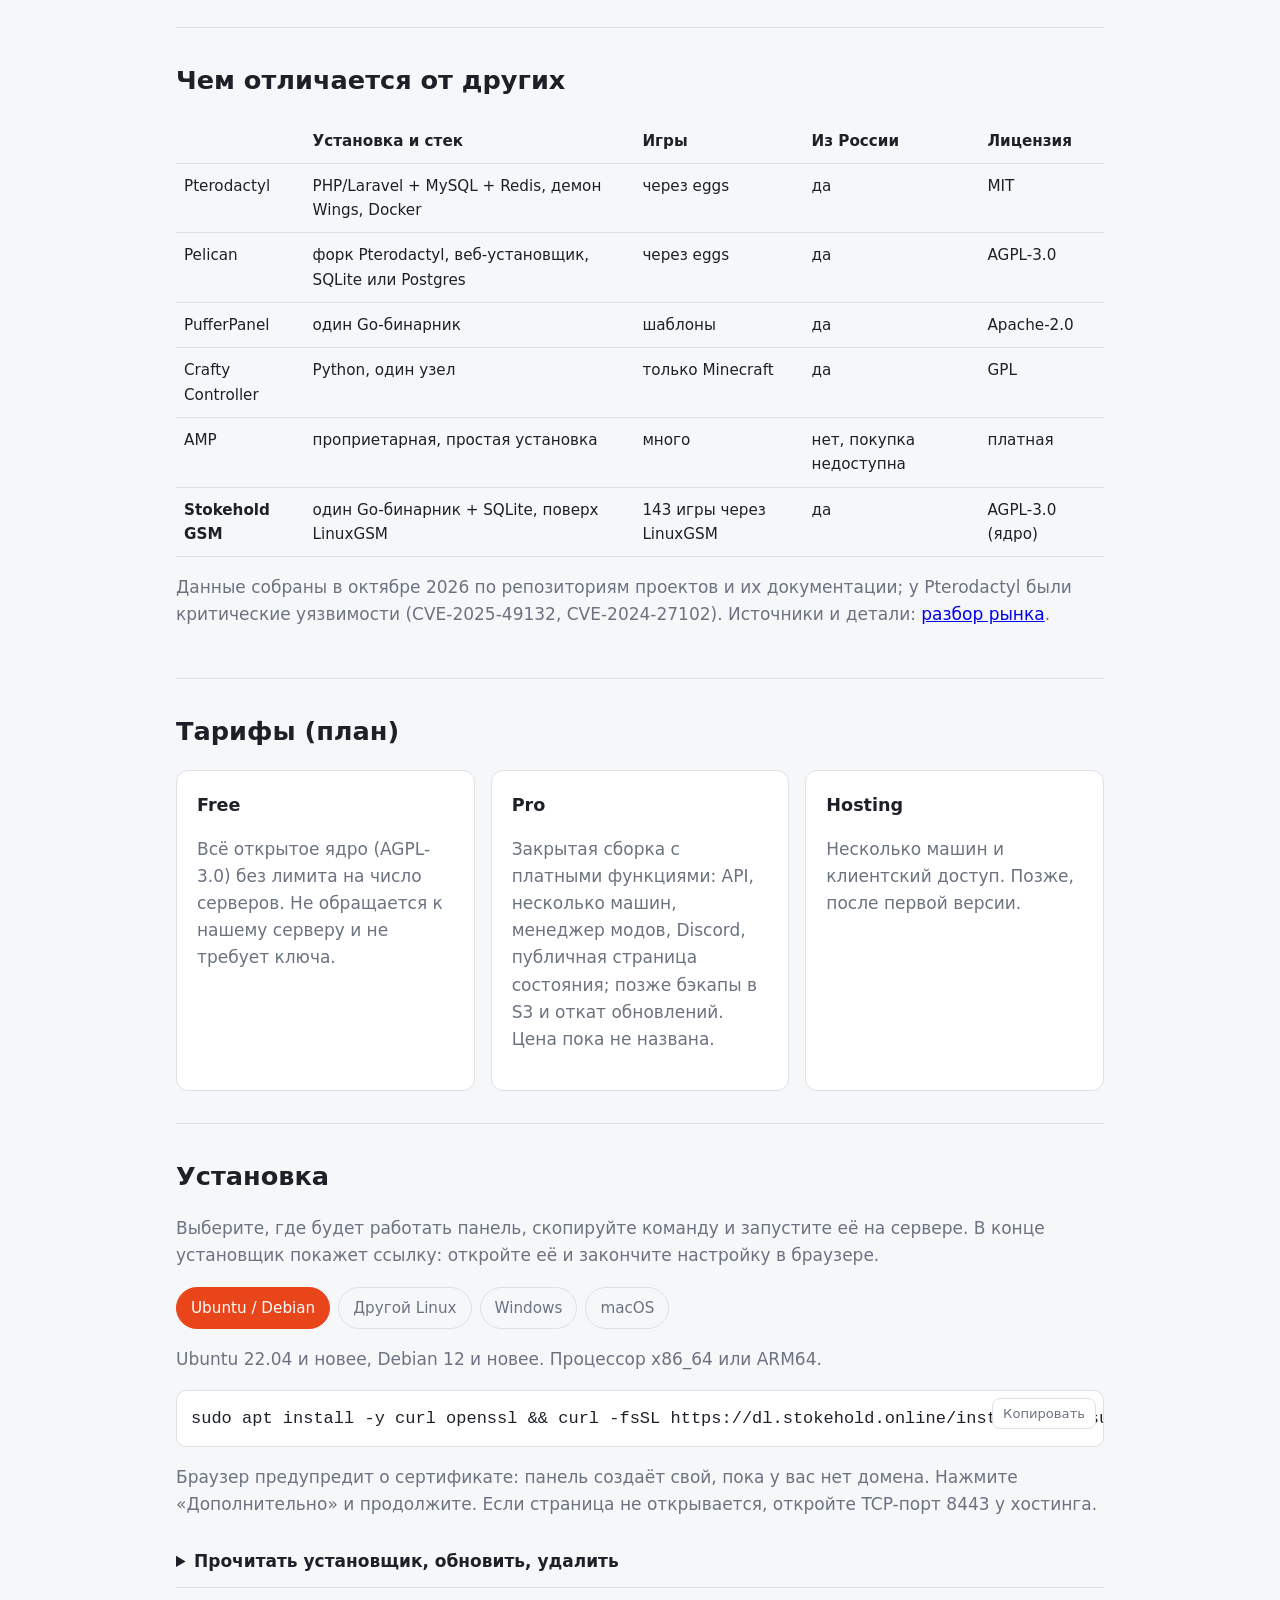
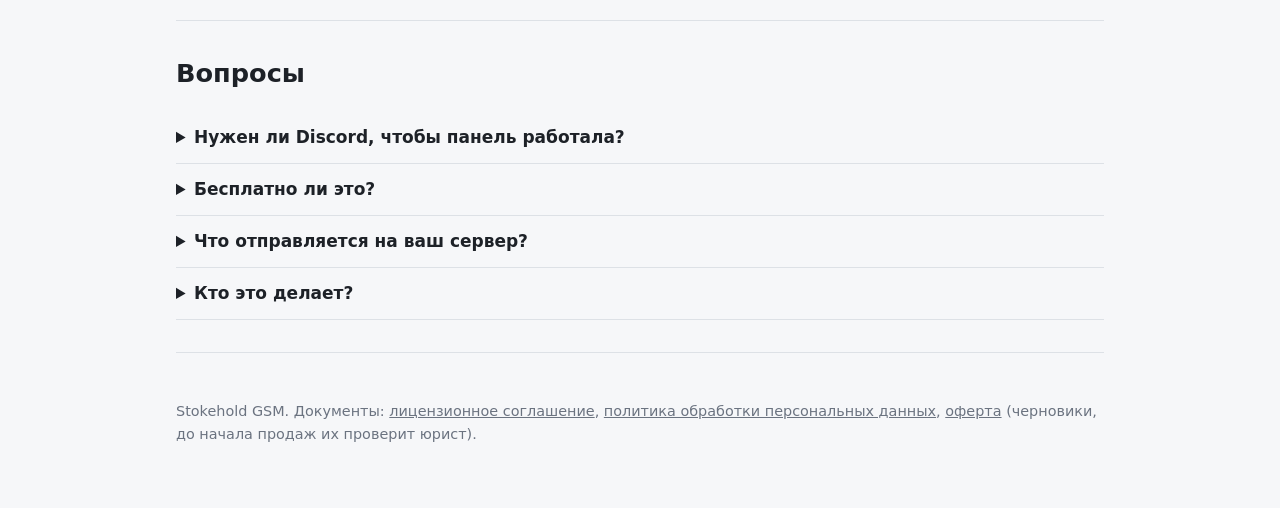
==== commit 4fe6c7c0: "Site: one short command per system" ====
--- a/site/index.html
+++ b/site/index.html
@@ -117,7 +117,7 @@
 
 <section id="install">
   <h2>Установка</h2>
-  <p class="muted">Выберите, где у вас будет работать панель. Установщик проверяет подпись релиза до установки, его можно прочитать перед запуском.</p>
+  <p class="muted">Выберите, где будет работать панель, скопируйте команду и запустите её на сервере. В конце установщик покажет ссылку: откройте её и закончите настройку в браузере.</p>
   <div class="tabs" role="tablist" aria-label="Операционная система">
     <button type="button" role="tab" data-os="deb" class="on">Ubuntu / Debian</button>
     <button type="button" role="tab" data-os="linux">Другой Linux</button>
@@ -126,41 +126,33 @@
   </div>
 
   <div class="os on" data-os="deb">
-    <p class="muted">Ubuntu 22.04 и новее, Debian 12 и новее. Процессор x86_64 или ARM64, определяется сам.</p>
-    <div class="cmd"><button type="button" class="copy">Копировать</button><pre><code>sudo apt update &amp;&amp; sudo apt install -y curl openssl
-curl -fsSL https://dl.stokehold.online/install.sh -o install.sh
-less install.sh        # прочитайте, выход: q
-sudo bash install.sh</code></pre></div>
-    <p>В конце установщик напечатает ссылку вида <code>https://АДРЕС:8443/setup?code=…</code>. Откройте её в браузере: браузер предупредит о сертификате (панель сама его создала, пока нет домена), нажмите «Дополнительно» и продолжите. Дальше создаёте владельца и входите в панель. Если страница не открывается, откройте TCP-порт 8443 у хостинга или в файрволе.</p>
+    <p class="muted">Ubuntu 22.04 и новее, Debian 12 и новее. Процессор x86_64 или ARM64.</p>
+    <div class="cmd"><button type="button" class="copy">Копировать</button><pre><code>sudo apt install -y curl openssl &amp;&amp; curl -fsSL https://dl.stokehold.online/install.sh | sudo bash</code></pre></div>
   </div>
 
   <div class="os" data-os="linux">
-    <p class="muted">Подойдёт любой Linux с systemd и OpenSSL 3 (Fedora, Rocky/Alma 9, Arch и другие). Автоустановка зависимостей игр работает только на Ubuntu и Debian, для остальных систем зависимости ставятся по документации LinuxGSM.</p>
-    <div class="cmd"><button type="button" class="copy">Копировать</button><pre><code># Fedora, Rocky, Alma: sudo dnf install -y curl openssl
-# Arch: sudo pacman -S --needed curl openssl
-curl -fsSL https://dl.stokehold.online/install.sh -o install.sh
-less install.sh
-sudo bash install.sh</code></pre></div>
+    <p class="muted">Любой Linux с systemd и OpenSSL 3. Сначала поставьте curl и openssl своим пакетным менеджером (<code>dnf</code>, <code>pacman</code>). Зависимости игр ставятся автоматически только на Ubuntu и Debian.</p>
+    <div class="cmd"><button type="button" class="copy">Копировать</button><pre><code>curl -fsSL https://dl.stokehold.online/install.sh | sudo bash</code></pre></div>
   </div>
 
   <div class="os" data-os="win">
-    <p class="muted">Панель работает только на Linux. Два пути: арендовать небольшой VPS с Ubuntu 24.04 и ставить по вкладке «Ubuntu / Debian», либо запустить Linux внутри Windows (WSL2). Для WSL2 нужен Windows 10 22H2 или 11. Команды в PowerShell от имени администратора:</p>
+    <p class="muted">Панель работает только на Linux: арендуйте VPS с Ubuntu 24.04 (вкладка «Ubuntu / Debian») или запустите Linux в Windows через WSL2. Команда для PowerShell от имени администратора:</p>
     <div class="cmd"><button type="button" class="copy">Копировать</button><pre><code>wsl --install -d Ubuntu-24.04</code></pre></div>
     <p>После перезагрузки откройте Ubuntu и включите systemd:</p>
     <div class="cmd"><button type="button" class="copy">Копировать</button><pre><code>printf '[boot]\nsystemd=true\n' | sudo tee /etc/wsl.conf</code></pre></div>
-    <p>Выполните в PowerShell <code>wsl --shutdown</code>, снова откройте Ubuntu и дальше ставьте по вкладке «Ubuntu / Debian». Ссылку из вывода установщика можно открыть в браузере Windows; если адрес не открывается, замените его на <code>localhost</code>. Игровые серверы в WSL2 недоступны снаружи без проброса портов, поэтому для настоящего сервера выбирайте VPS.</p>
+    <p>Затем в PowerShell выполните <code>wsl --shutdown</code>, снова откройте Ubuntu и запустите команду с вкладки «Ubuntu / Debian». Игровые серверы в WSL2 снаружи недоступны, для настоящего сервера нужен VPS.</p>
   </div>
 
   <div class="os" data-os="mac">
-    <p class="muted">Панель работает только на Linux, поэтому на Mac нужен Linux где-то рядом. Надёжнее всего арендовать небольшой VPS с Ubuntu 24.04 и ставить по вкладке «Ubuntu / Debian». Для пробы подойдёт виртуальная машина с Ubuntu 24.04 (UTM, Multipass): внутри неё команды те же, а адрес панели зависит от сетевых настроек машины.</p>
+    <p class="muted">Панель работает только на Linux. На Mac арендуйте VPS с Ubuntu 24.04, подключитесь к нему и запустите команду с вкладки «Ubuntu / Debian».</p>
     <div class="cmd"><button type="button" class="copy">Копировать</button><pre><code>ssh ВАШ_ПОЛЬЗОВАТЕЛЬ@АДРЕС_VPS</code></pre></div>
-    <p class="muted">Дальше ставите так же, как на вкладке «Ubuntu / Debian».</p>
   </div>
 
-  <details><summary>Обновление и удаление</summary>
-    <p class="muted">Обновление: запустите установщик ещё раз, прежняя версия вернётся сама, если новая не запустится. Удаление не трогает ваши игровые серверы.</p>
-    <div class="cmd"><button type="button" class="copy">Копировать</button><pre><code>curl -fsSL https://dl.stokehold.online/uninstall.sh -o uninstall.sh
-sudo bash uninstall.sh</code></pre></div>
+  <p class="muted">Браузер предупредит о сертификате: панель создаёт свой, пока у вас нет домена. Нажмите «Дополнительно» и продолжите. Если страница не открывается, откройте TCP-порт 8443 у хостинга.</p>
+
+  <details><summary>Прочитать установщик, обновить, удалить</summary>
+    <p class="muted">Установщик проверяет подпись релиза до установки. Прочитать его перед запуском: скачайте <a href="https://dl.stokehold.online/install.sh">install.sh</a> и запустите через <code>sudo bash install.sh</code>. Обновление: та же команда. Игровые серверы удаление не трогает.</p>
+    <div class="cmd"><button type="button" class="copy">Копировать</button><pre><code>curl -fsSL https://dl.stokehold.online/uninstall.sh | sudo bash</code></pre></div>
   </details>
 </section>
 
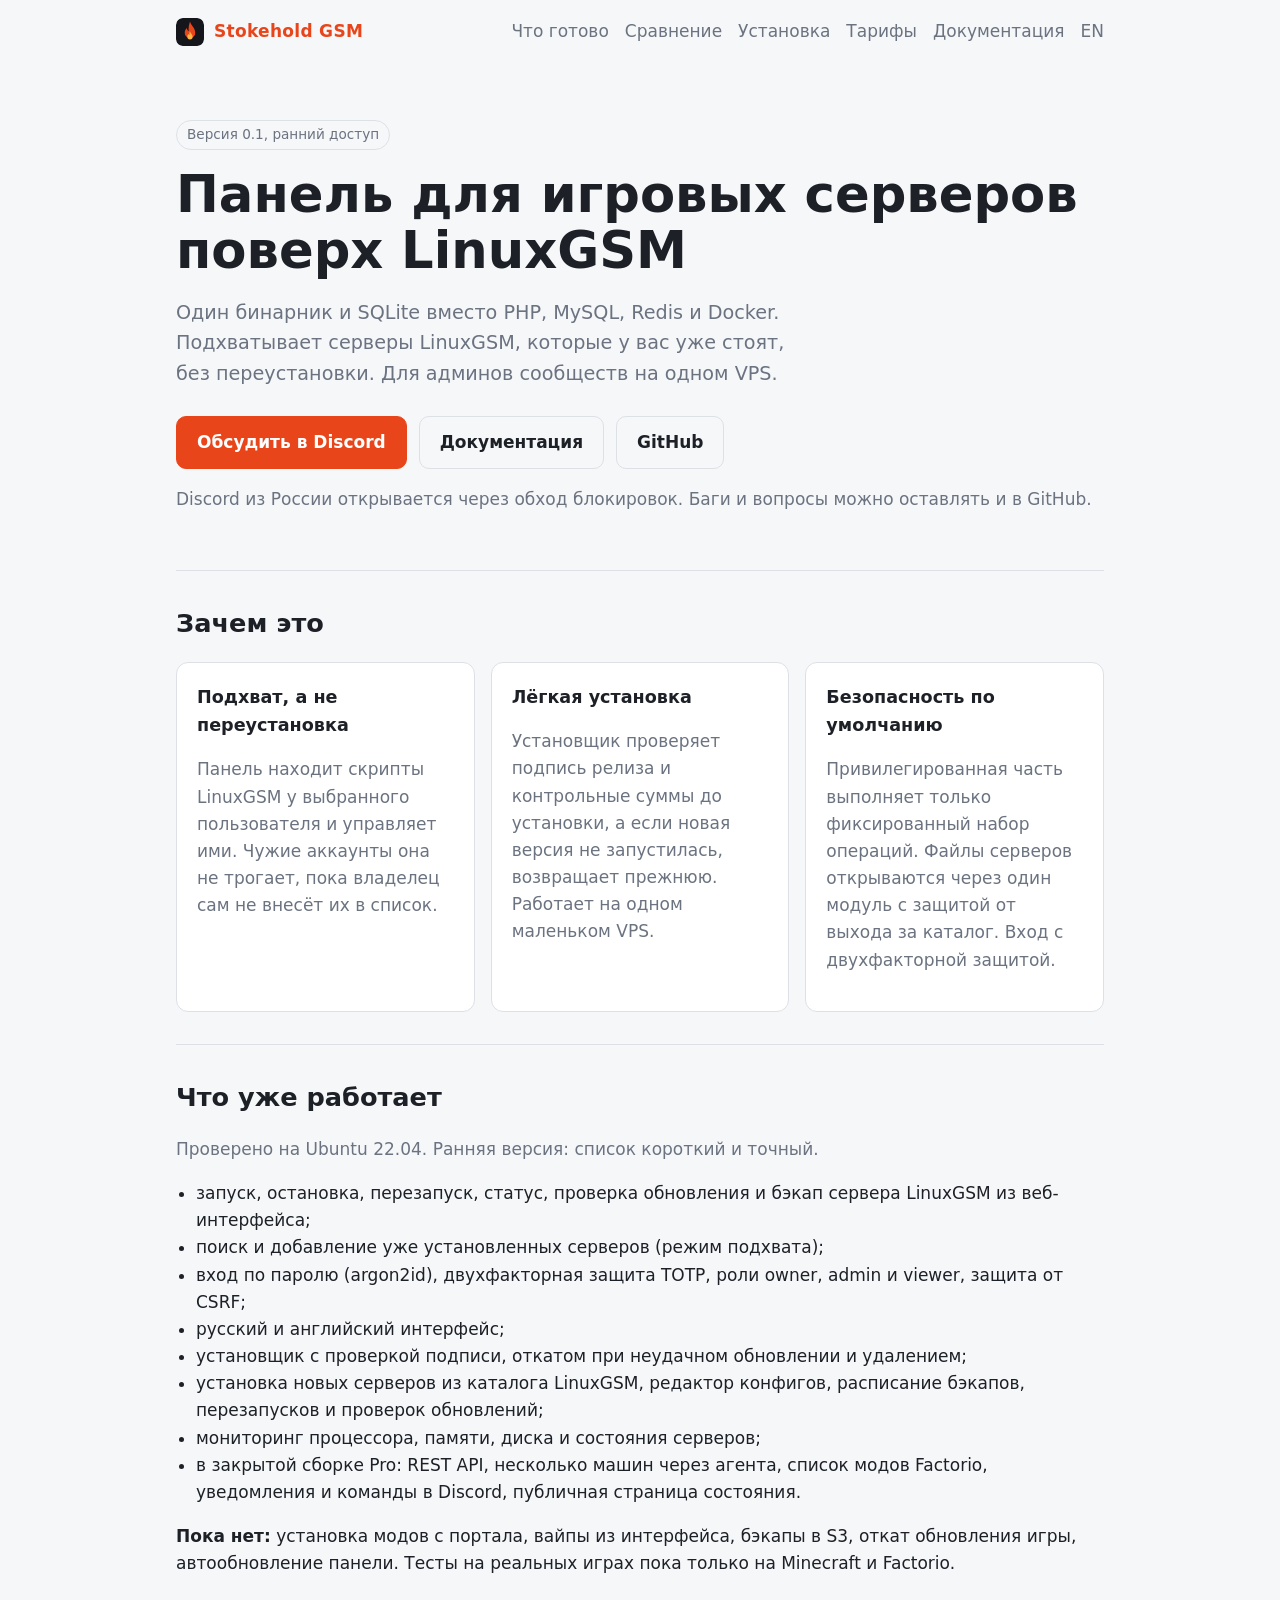
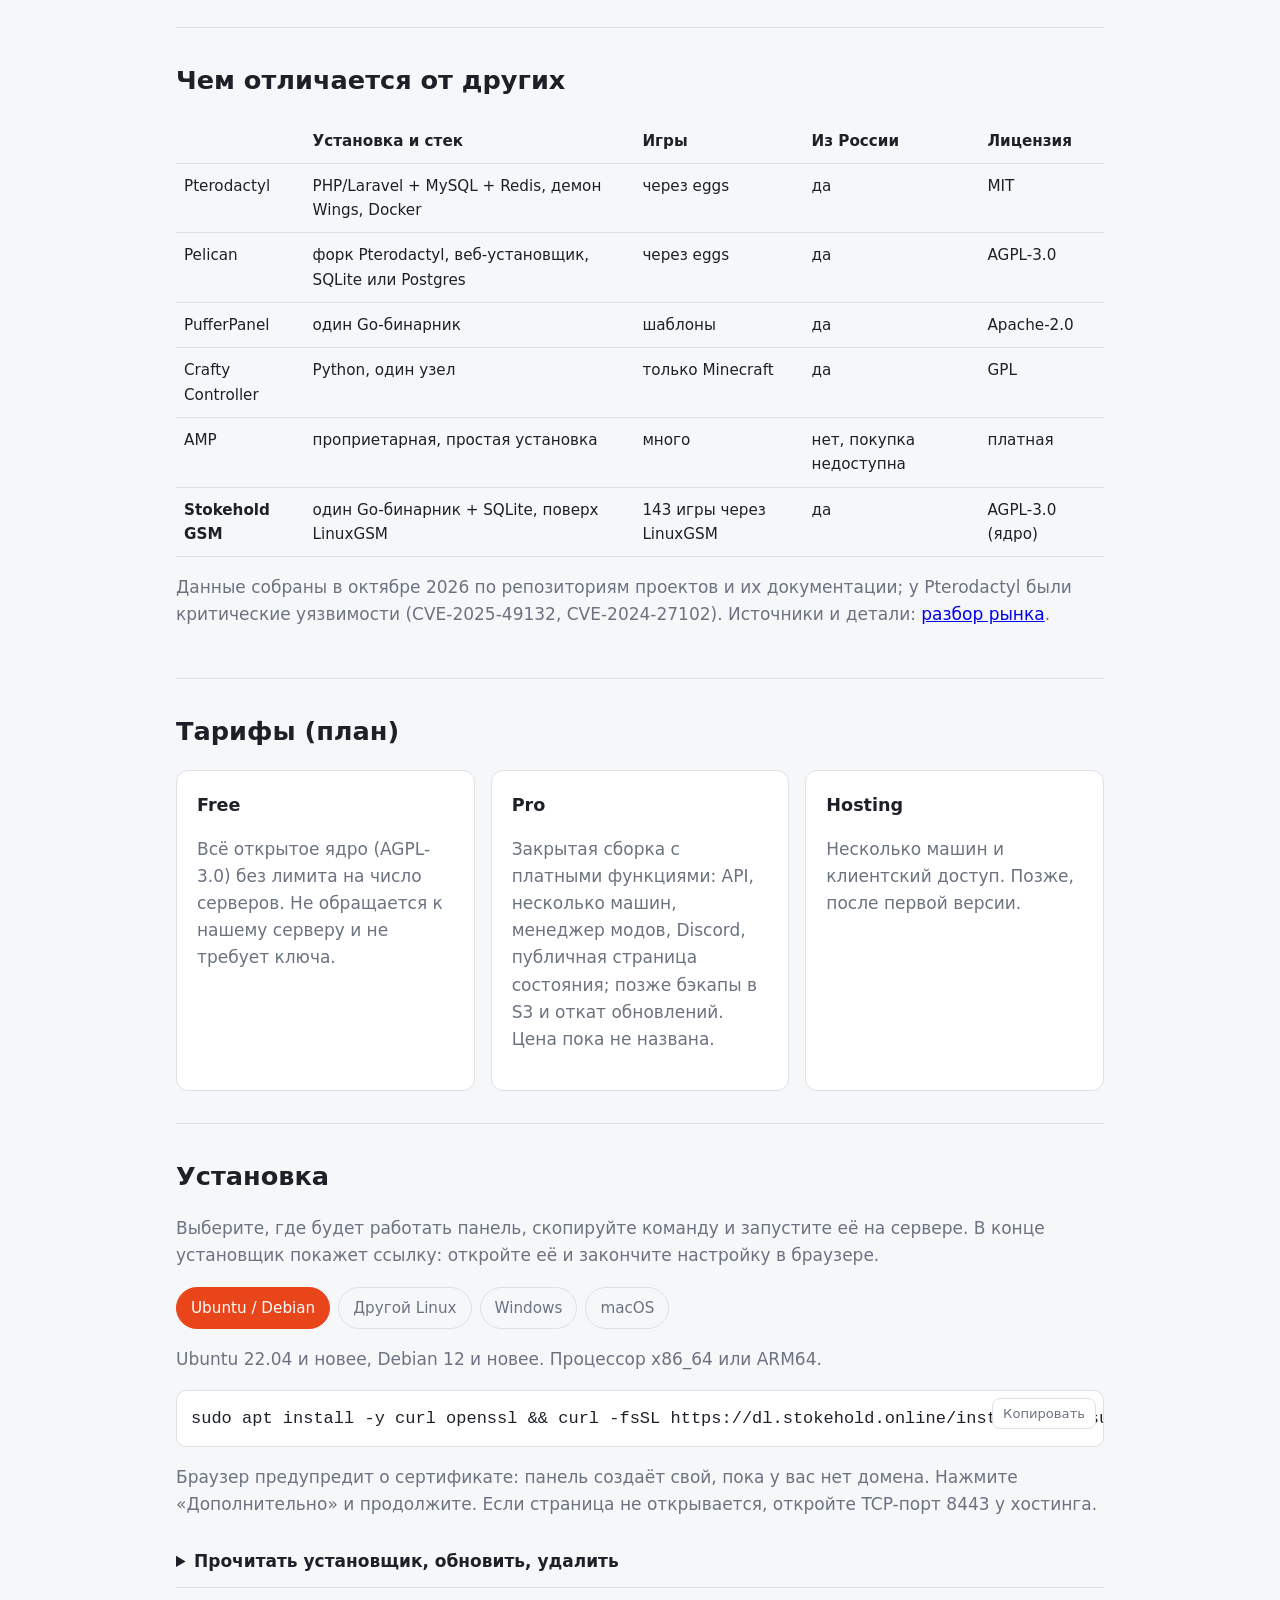
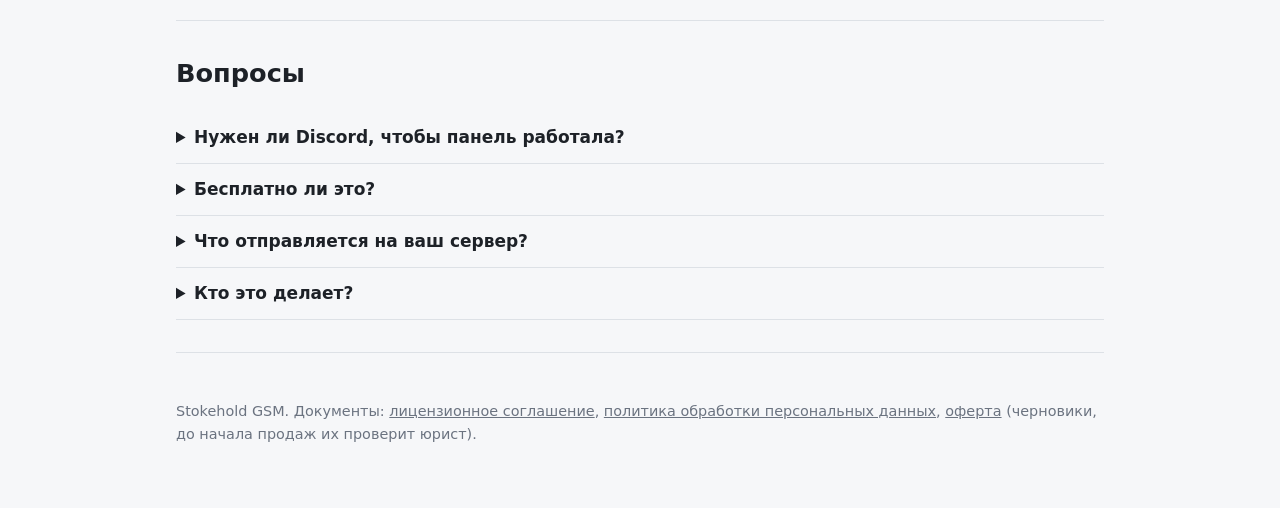
==== commit d0f1e2aa: "Site: documentation section, smooth scrolling, fading language switch" ====
--- a/site/index.html
+++ b/site/index.html
@@ -46,13 +46,20 @@
 .cmd { position:relative; margin:0 0 14px; } .cmd pre { margin:0; padding-right:96px; }
 .cmd .copy { position:absolute; top:8px; right:8px; padding:4px 10px; border:1px solid var(--line); border-radius:8px; background:var(--card); color:var(--muted); font:inherit; font-size:.82rem; cursor:pointer; }
 .cmd .copy:hover { color:var(--fg); } .nojs .tabs, .nojs .copy { display:none; }
+
+html { scroll-behavior: smooth; }
+section[id] { scroll-margin-top: 12px; }
+body { animation: pagein .35s ease both; }
+@keyframes pagein { from { opacity: 0 } to { opacity: 1 } }
+body.leaving { opacity: 0; transition: opacity .22s ease; }
+@media (prefers-reduced-motion: reduce) { html { scroll-behavior: auto; } body { animation: none; } body.leaving { transition: none; } }
 </style>
 </head>
 <body>
 <div class="wrap">
 <header>
   <a class="logo" href="./"><img src="logo.svg" alt="" width="28" height="28"> Stokehold GSM</a>
-  <nav><a href="#now">Что готово</a><a href="#compare">Сравнение</a><a href="#install">Установка</a><a href="#plans">Тарифы</a><a href="en/">EN</a></nav>
+  <nav><a href="#now">Что готово</a><a href="#compare">Сравнение</a><a href="#install">Установка</a><a href="#plans">Тарифы</a><a href="docs/">Документация</a><a class="lang" href="en/">EN</a></nav>
 </header>
 
 <main>
@@ -62,6 +69,7 @@
   <p class="lead">Один бинарник и SQLite вместо PHP, MySQL, Redis и Docker. Подхватывает серверы LinuxGSM, которые у вас уже стоят, без переустановки. Для админов сообществ на одном VPS.</p>
   <div class="btns">
     <a class="btn primary" href="https://discord.gg/Z4Jkh4AYta">Обсудить в Discord</a>
+    <a class="btn" href="docs/">Документация</a>
     <a class="btn" href="https://github.com/stokehold-gsm/stokehold">GitHub</a>
   </div>
   <p class="muted">Discord из России открывается через обход блокировок. Баги и вопросы можно оставлять и в GitHub.</p>
@@ -189,6 +197,16 @@
     });
   });
 })();
+
+(function () {
+  var lang = document.querySelector('a.lang');
+  if (lang) lang.addEventListener('click', function (e) {
+    e.preventDefault();
+    var url = lang.href + location.hash;
+    document.body.classList.add('leaving');
+    setTimeout(function () { location.href = url; }, 230);
+  });
+})();
 </script>
 </body>
 </html>
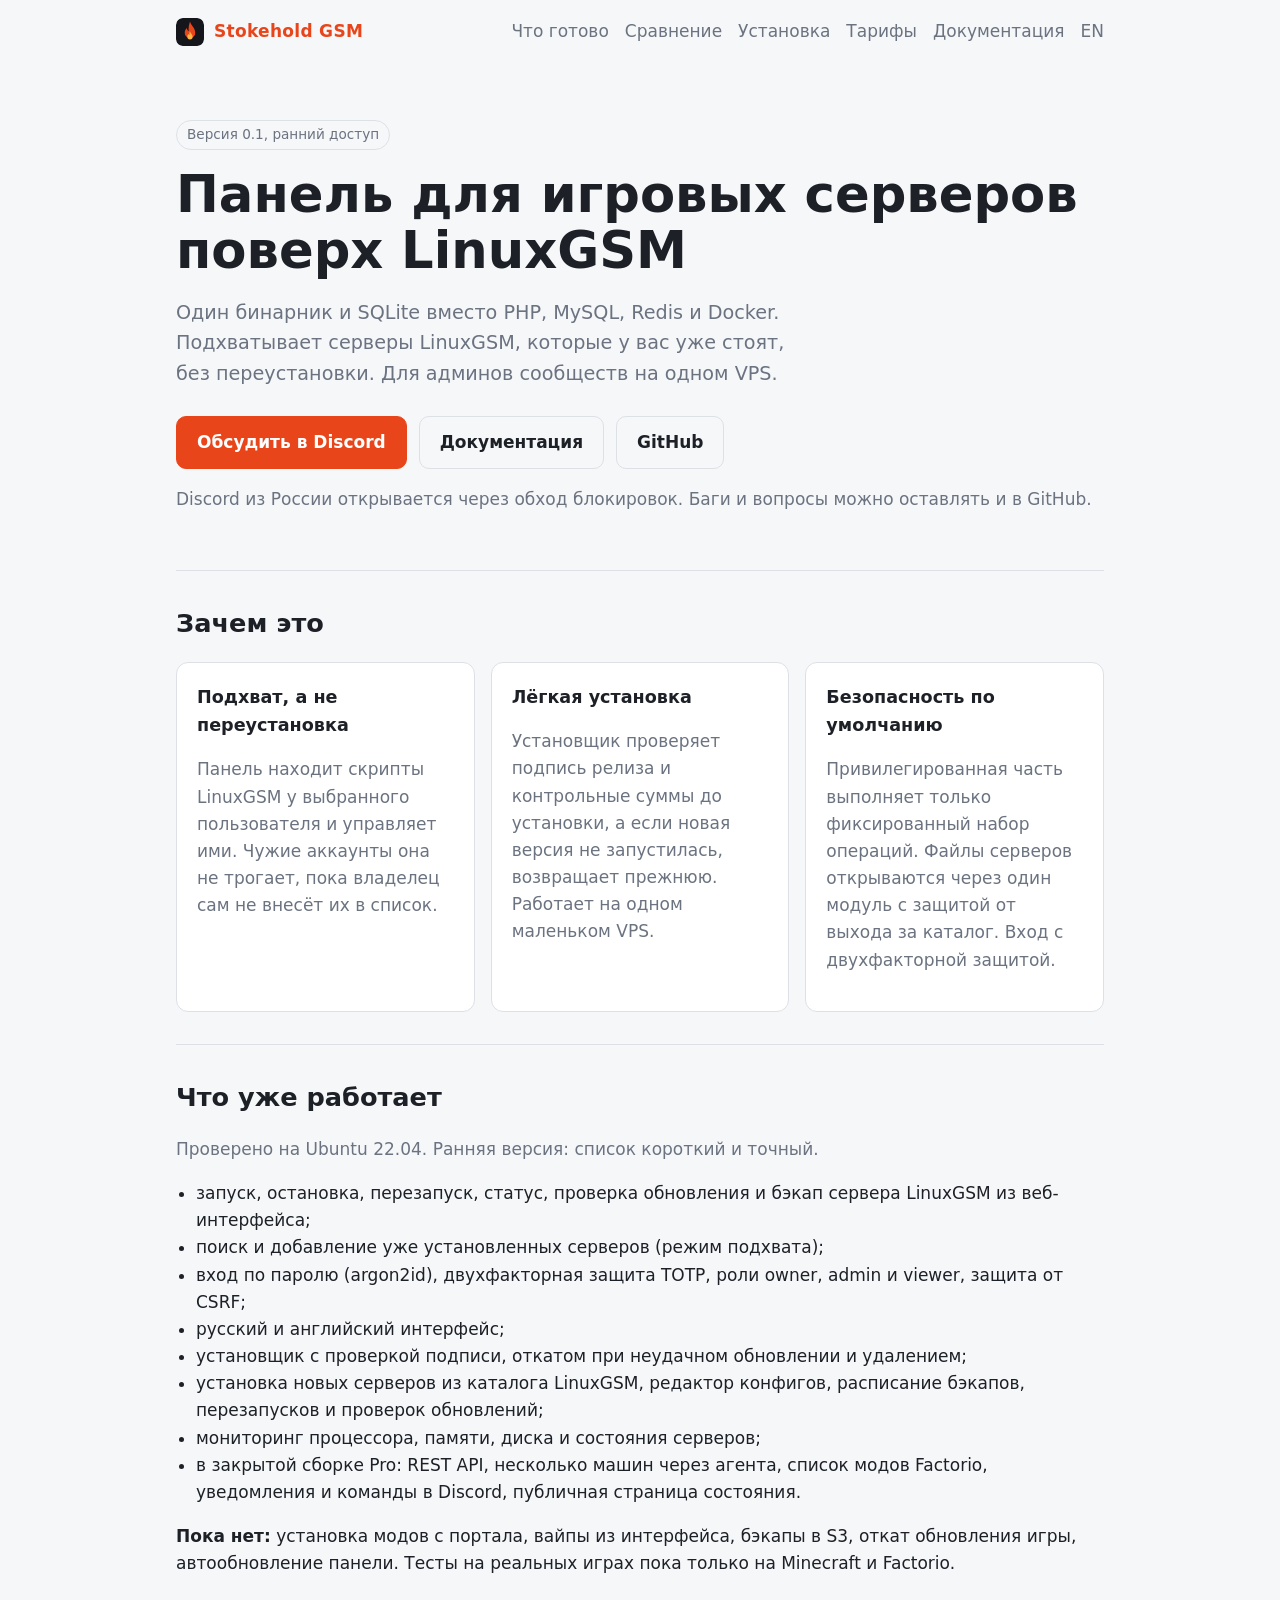
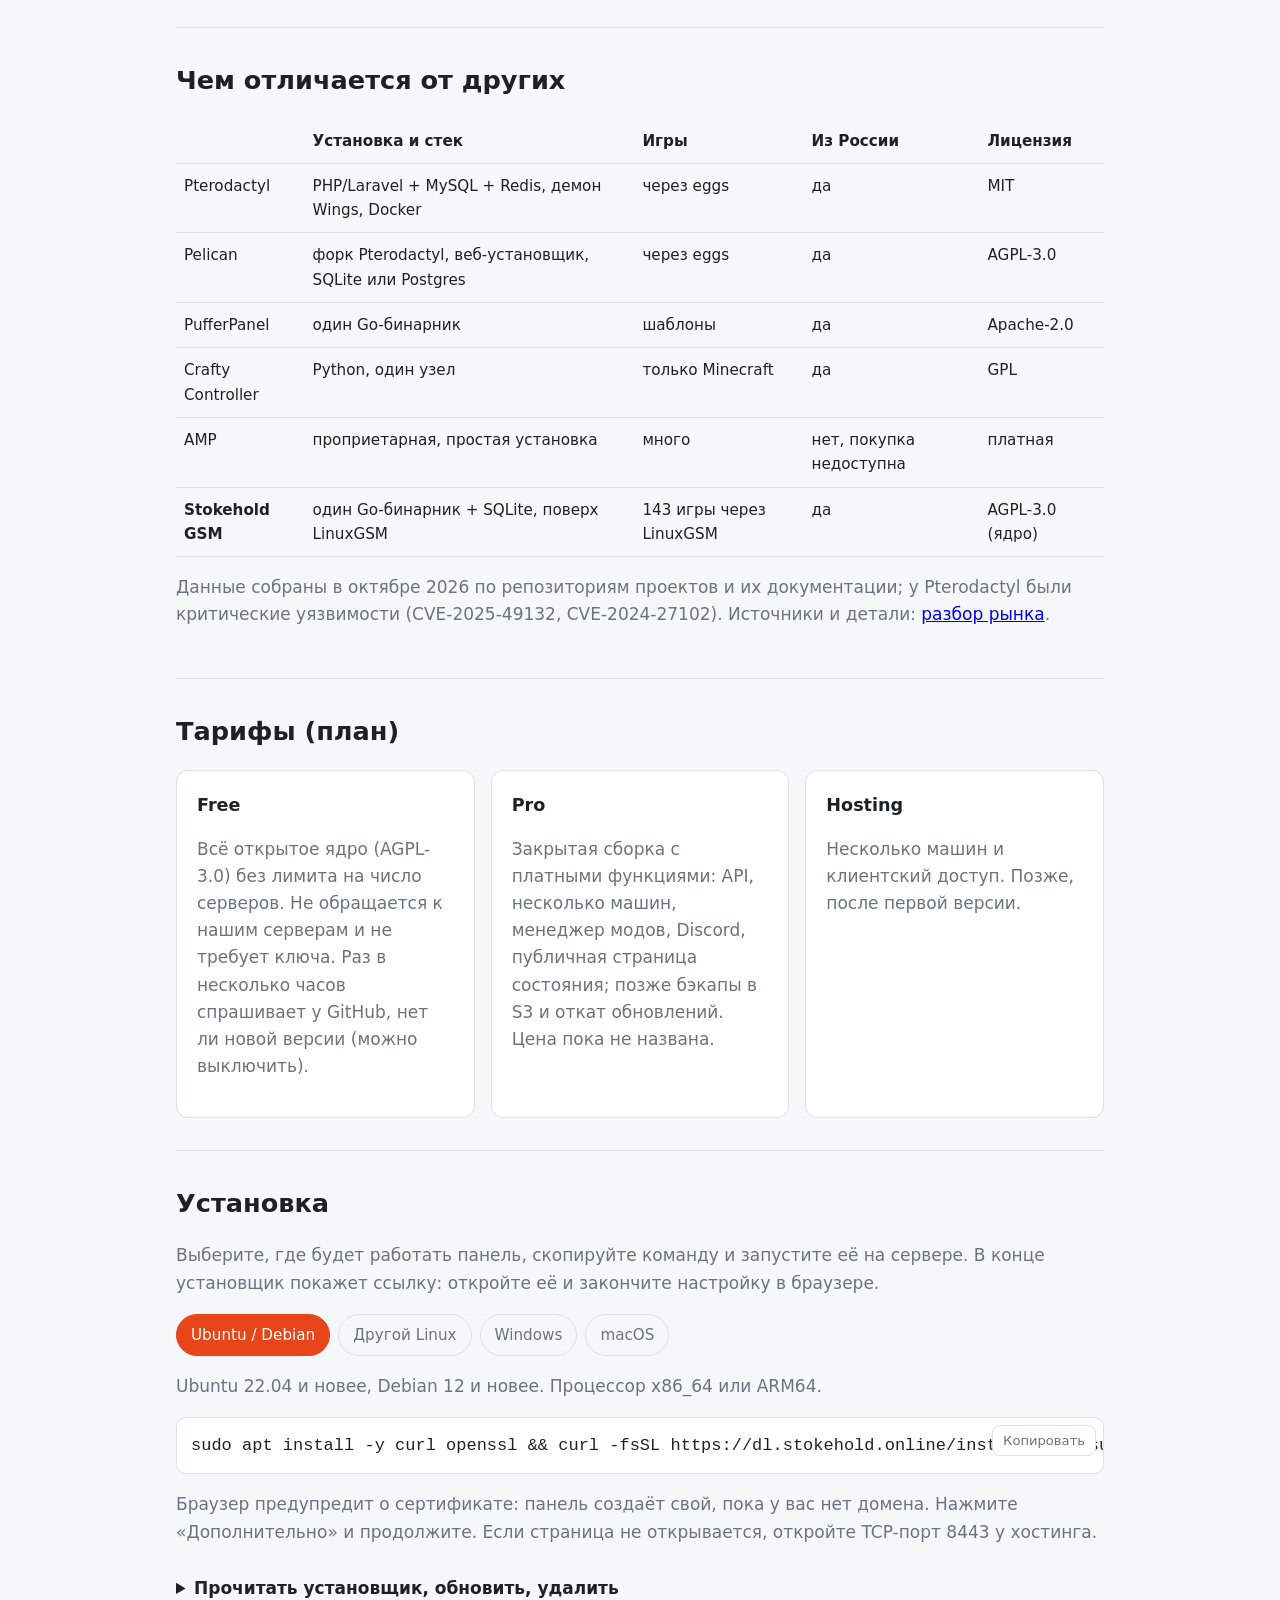
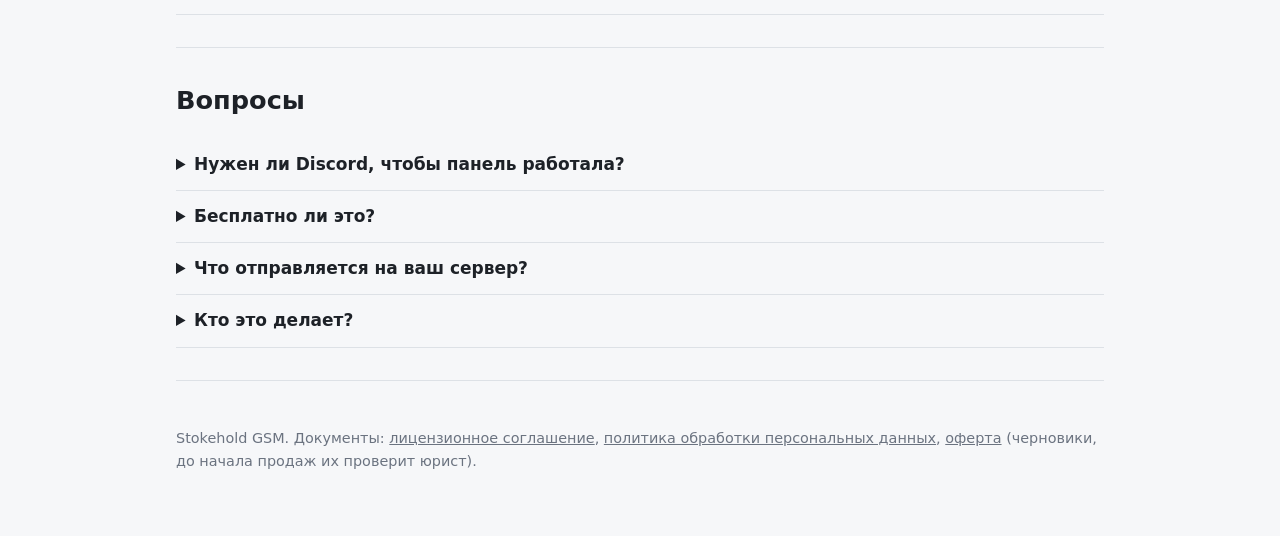
==== commit fb61ec07: "Announce new versions by default: banner on the front page, check every 6 hours, honest privacy text" ====
--- a/site/index.html
+++ b/site/index.html
@@ -117,7 +117,7 @@
 <section id="plans">
   <h2>Тарифы (план)</h2>
   <div class="grid">
-    <div class="card"><h3>Free</h3><p class="muted">Всё открытое ядро (AGPL-3.0) без лимита на число серверов. Не обращается к нашему серверу и не требует ключа.</p></div>
+    <div class="card"><h3>Free</h3><p class="muted">Всё открытое ядро (AGPL-3.0) без лимита на число серверов. Не обращается к нашим серверам и не требует ключа. Раз в несколько часов спрашивает у GitHub, нет ли новой версии (можно выключить).</p></div>
     <div class="card"><h3>Pro</h3><p class="muted">Закрытая сборка с платными функциями: API, несколько машин, менеджер модов, Discord, публичная страница состояния; позже бэкапы в S3 и откат обновлений. Цена пока не названа.</p></div>
     <div class="card"><h3>Hosting</h3><p class="muted">Несколько машин и клиентский доступ. Позже, после первой версии.</p></div>
   </div>
@@ -168,7 +168,7 @@
   <h2>Вопросы</h2>
   <details><summary>Нужен ли Discord, чтобы панель работала?</summary><p class="muted">Нет. Панель, лицензии и обновления от Discord не зависят.</p></details>
   <details><summary>Бесплатно ли это?</summary><p class="muted">Да. Ядро панели открыто под AGPL-3.0 и бесплатно, без лимита серверов. Платный Pro (закрытая сборка) добавляет API, несколько машин, моды, Discord и другое. Цены не объявлены.</p></details>
-  <details><summary>Что отправляется на ваш сервер?</summary><p class="muted">Free ничего не отправляет. У Pro для проверки ключа уходят ключ, отпечаток экземпляра и версия панели. Подробности будут в политике обработки данных.</p></details>
+  <details><summary>Что отправляется на ваш сервер?</summary><p class="muted">Free не обращается к нашим серверам и не требует ключа. Единственный исходящий запрос: раз в несколько часов панель спрашивает у GitHub, вышла ли новая версия (GitHub видит адрес сервера); это можно выключить в настройках обновлений. У Pro для проверки ключа уходят ключ, отпечаток экземпляра и версия панели. Подробности будут в политике обработки данных.</p></details>
   <details><summary>Кто это делает?</summary><p class="muted">Один разработчик, который сам администрирует сервер Factorio. Проект написан с помощью ИИ-ассистента, решения и релизы принимает человек.</p></details>
 </section>
 </main>
